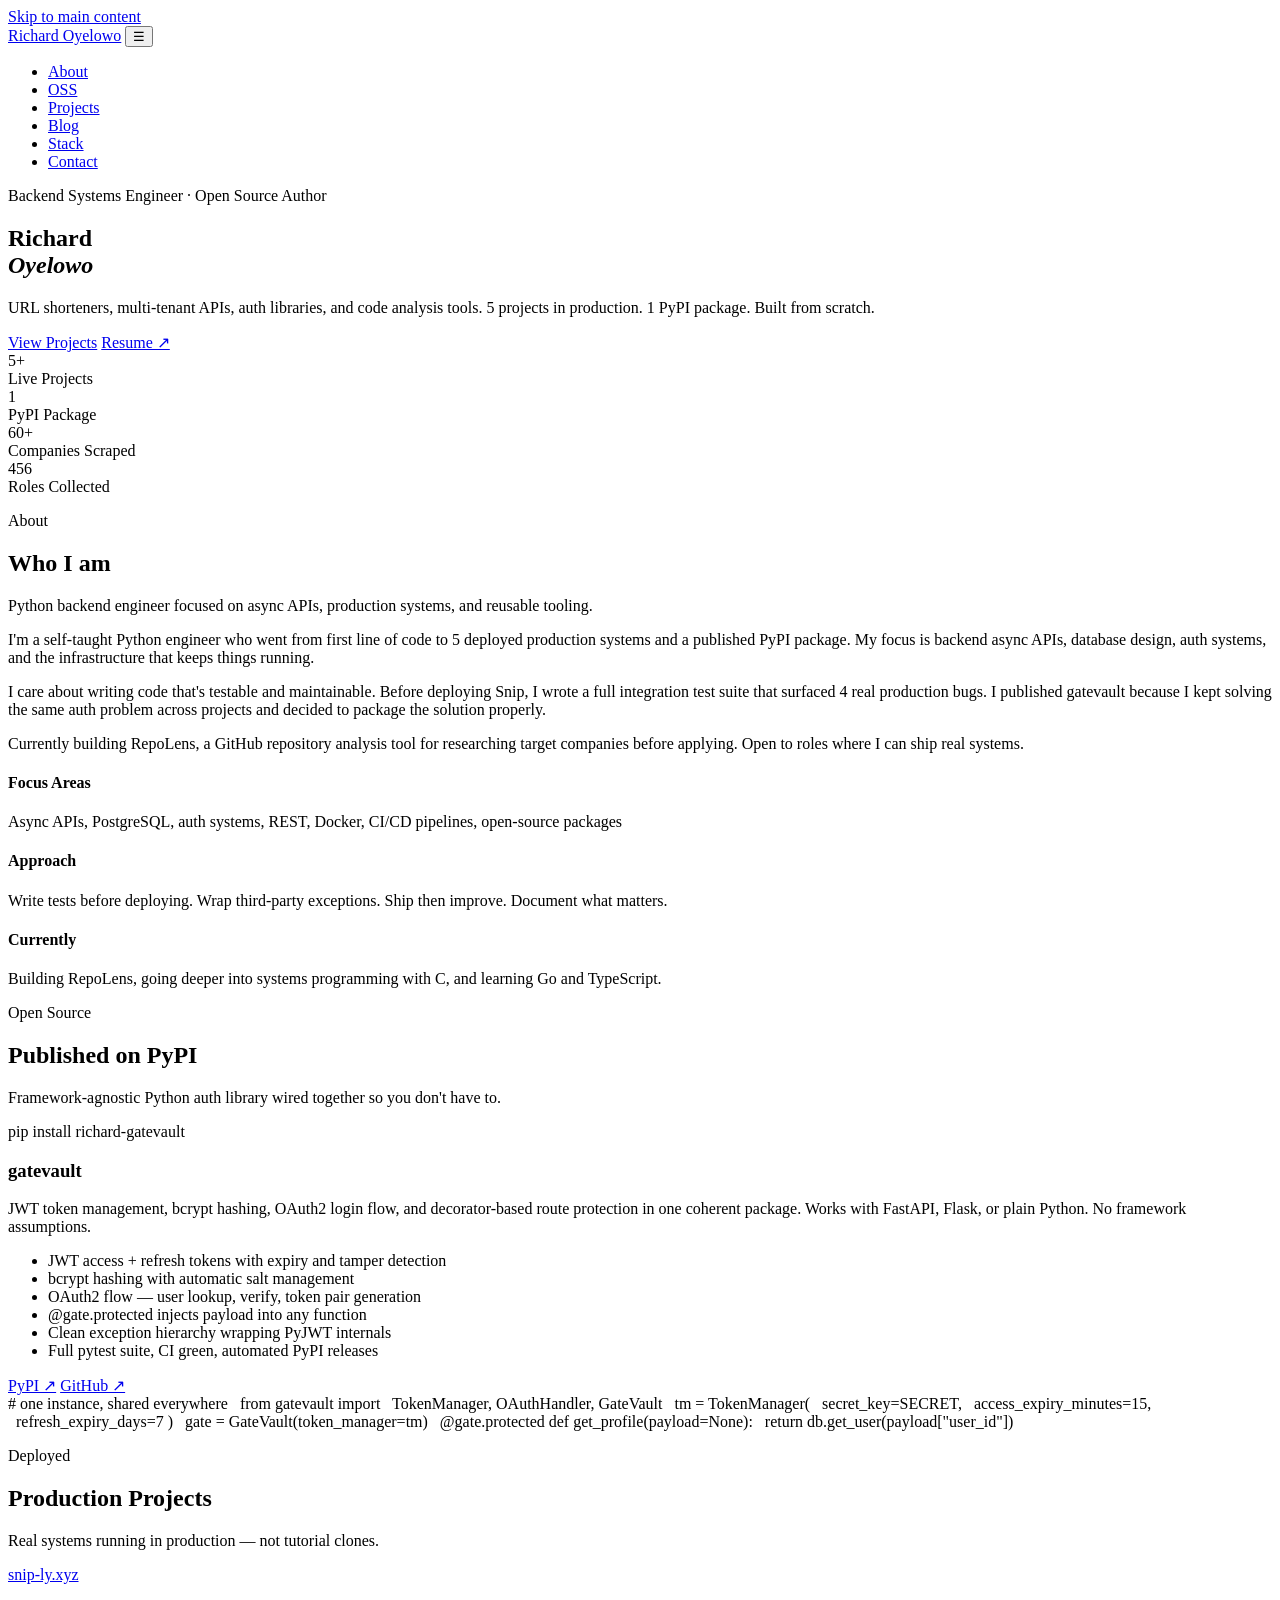
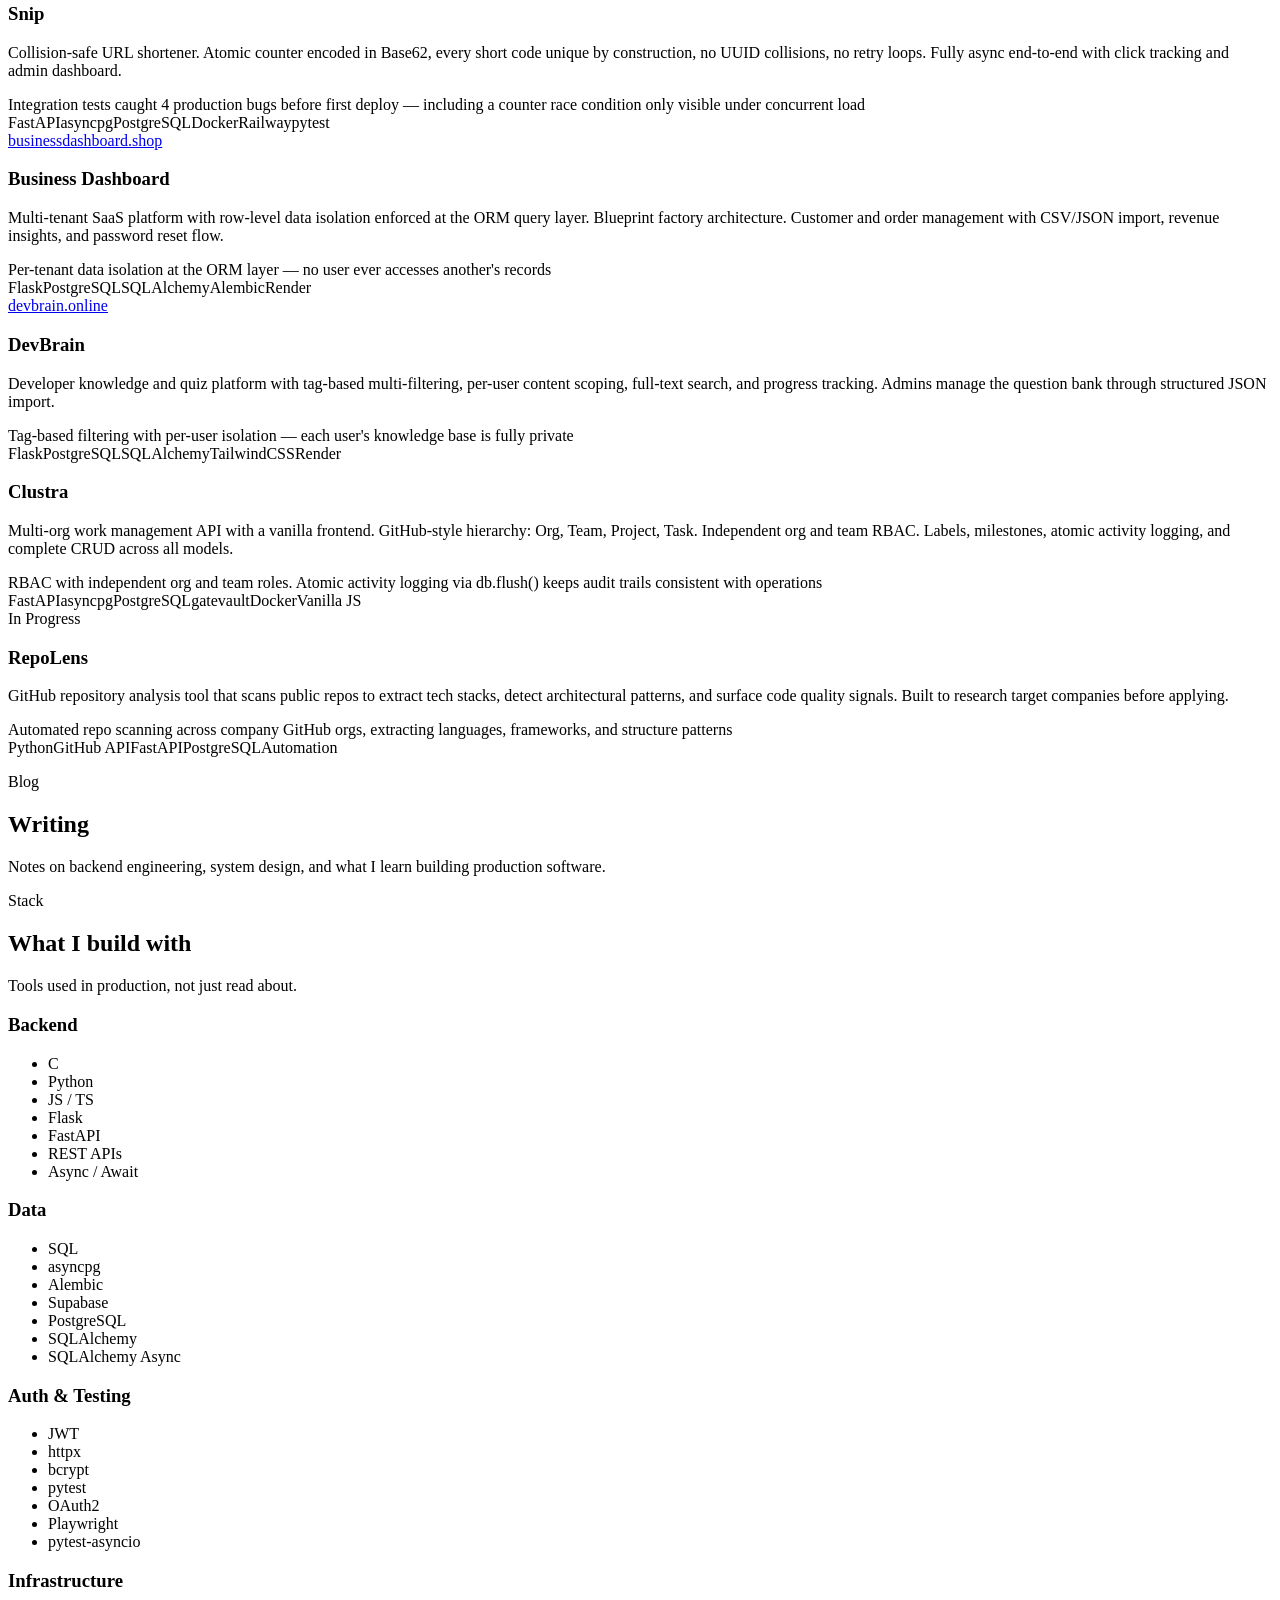
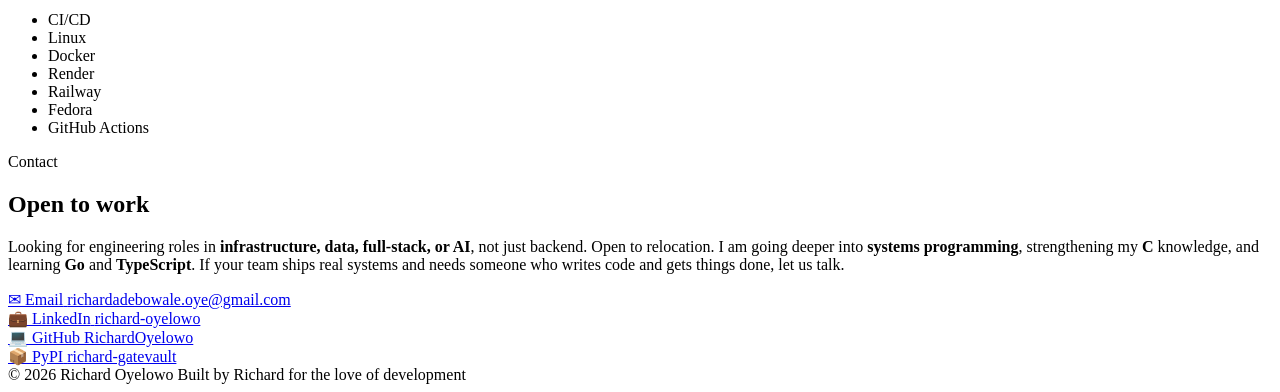
==== index.html @ ba4ad005 "updated hoempage with seperated css" ====
<!DOCTYPE html>
<html lang="en">
<head>
  <meta charset="UTF-8">
  <meta name="viewport" content="width=device-width, initial-scale=1.0">
  <meta name="description" content="Richard Oyelowo — Backend Systems Engineer. Production APIs, async systems, open-source packages.">
  <title>Richard Oyelowo &bull; Backend Systems Engineer</title>
  <link rel="icon" href="data:image/svg+xml,<svg xmlns='http://www.w3.org/2000/svg' viewBox='0 0 100 100'><text y='.9em' font-size='90'>&#x2699;</text></svg>">
  <link href="https://fonts.googleapis.com/css2?family=DM+Mono:wght@300;400;500&family=Fraunces:ital,opsz,wght@0,9..144,300;0,9..144,600;0,9..144,700;1,9..144,300&display=swap" rel="stylesheet">
  <link rel="stylesheet" href="css/base.css">
  <link rel="stylesheet" href="css/homepage.css">
</head>
<body>

<a href="#main" class="skip-link">Skip to main content</a>

<nav id="nav" role="navigation" aria-label="Primary navigation">
  <a href="#" class="nav-logo">Richard Oyelowo</a>
  <button class="nav-toggle" aria-label="Toggle menu" aria-expanded="false" aria-controls="nav-links">&#9776;</button>
  <ul class="nav-links" id="nav-links" role="menubar">
    <li role="none"><a href="#about" role="menuitem">About</a></li>
    <li role="none"><a href="#opensource" role="menuitem">OSS</a></li>
    <li role="none"><a href="#projects" role="menuitem">Projects</a></li>
    <li role="none"><a href="#blog" role="menuitem">Blog</a></li>
    <li role="none"><a href="#stack" role="menuitem">Stack</a></li>
    <li role="none"><a href="#contact" role="menuitem">Contact</a></li>
  </ul>
</nav>

<main id="main">

<!-- HERO -->
<section class="hero" aria-labelledby="hero-heading">
  <div class="container">
    <div>
      <p class="hero-eyebrow">Backend Systems Engineer &middot; Open Source Author</p>
      <h1 id="hero-heading" class="hero-name">Richard<br><em>Oyelowo</em></h1>
      <p class="hero-desc">URL shorteners, multi-tenant APIs, auth libraries, and code analysis tools. 5 projects in production. 1 PyPI package. Built from scratch.</p>
      <div class="hero-cta">
        <a href="#projects" class="btn-primary">View Projects</a>
        <a href="./Resume.pdf" target="_blank" class="btn-ghost">Resume &nearr;</a>
      </div>
    </div>
    <div class="hero-stats" role="list" aria-label="Key metrics">
      <div class="stat" role="listitem"><div class="stat-num">5<span>+</span></div><div class="stat-label">Live Projects</div></div>
      <div class="stat" role="listitem"><div class="stat-num"><span>1</span></div><div class="stat-label">PyPI Package</div></div>
      <div class="stat" role="listitem"><div class="stat-num">60<span>+</span></div><div class="stat-label">Companies Scraped</div></div>
      <div class="stat" role="listitem"><div class="stat-num">456</div><div class="stat-label">Roles Collected</div></div>
    </div>
  </div>
</section>

<!-- ABOUT -->
<section class="section section-alt" id="about" aria-labelledby="about-heading">
  <div class="container reveal">
    <p class="section-label">About</p>
    <h2 id="about-heading" class="section-title">Who I am</h2>
    <p class="section-sub">Python backend engineer focused on async APIs, production systems, and reusable tooling.</p>
  </div>
  <div class="container reveal">
    <div class="about-grid">
      <div class="about-text">
        <p>I'm a self-taught Python engineer who went from first line of code to 5 deployed production systems and a published PyPI package. My focus is backend async APIs, database design, auth systems, and the infrastructure that keeps things running.</p>
        <p>I care about writing code that's testable and maintainable. Before deploying Snip, I wrote a full integration test suite that surfaced 4 real production bugs. I published gatevault because I kept solving the same auth problem across projects and decided to package the solution properly.</p>
        <p>Currently building RepoLens, a GitHub repository analysis tool for researching target companies before applying. Open to roles where I can ship real systems.</p>
      </div>
      <div class="about-highlights" role="list">
        <div class="highlight-item" role="listitem"><h4>Focus Areas</h4><p>Async APIs, PostgreSQL, auth systems, REST, Docker, CI/CD pipelines, open-source packages</p></div>
        <div class="highlight-item" role="listitem"><h4>Approach</h4><p>Write tests before deploying. Wrap third-party exceptions. Ship then improve. Document what matters.</p></div>
        <div class="highlight-item" role="listitem"><h4>Currently</h4><p>Building RepoLens, going deeper into systems programming with C, and learning Go and TypeScript.</p></div>
      </div>
    </div>
  </div>
</section>

<!-- OPEN SOURCE -->
<section class="section" id="opensource" aria-labelledby="oss-heading">
  <div class="container reveal">
    <p class="section-label">Open Source</p>
    <h2 id="oss-heading" class="section-title section-accent">Published on PyPI</h2>
    <p class="section-sub">Framework-agnostic Python auth library wired together so you don't have to.</p>
  </div>
  <div class="container reveal">
    <div class="oss-card">
      <div class="oss-left">
        <div class="oss-pill" aria-hidden="true">pip install richard-gatevault</div>
        <h3 class="oss-name">gatevault</h3>
        <p class="oss-desc">JWT token management, bcrypt hashing, OAuth2 login flow, and decorator-based route protection in one coherent package. Works with FastAPI, Flask, or plain Python. No framework assumptions.</p>
        <ul class="oss-features" role="list">
          <li role="listitem">JWT access + refresh tokens with expiry and tamper detection</li>
          <li role="listitem">bcrypt hashing with automatic salt management</li>
          <li role="listitem">OAuth2 flow &mdash; user lookup, verify, token pair generation</li>
          <li role="listitem">@gate.protected injects payload into any function</li>
          <li role="listitem">Clean exception hierarchy wrapping PyJWT internals</li>
          <li role="listitem">Full pytest suite, CI green, automated PyPI releases</li>
        </ul>
        <div class="oss-btns">
          <a href="https://pypi.org/project/richard-gatevault" target="_blank" rel="noopener noreferrer" class="oss-btn solid">PyPI &nearr;</a>
          <a href="https://github.com/RichardOyelowo/gatevault" target="_blank" rel="noopener noreferrer" class="oss-btn outline">GitHub &nearr;</a>
        </div>
      </div>
      <div class="oss-right" role="img" aria-label="Example gatevault usage code">
        <span class="cl"><span class="cm"># one instance, shared everywhere</span></span>
        <span class="cl">&nbsp;</span>
        <span class="cl"><span class="kw">from</span> <span class="var">gatevault</span> <span class="kw">import</span></span>
        <span class="cl">&nbsp;&nbsp;<span class="cls">TokenManager</span><span class="dm">,</span> <span class="cls">OAuthHandler</span><span class="dm">,</span> <span class="cls">GateVault</span></span>
        <span class="cl">&nbsp;</span>
        <span class="cl"><span class="var">tm</span> <span class="dm">=</span> <span class="cls">TokenManager</span><span class="dm">(</span></span>
        <span class="cl">&nbsp;&nbsp;<span class="var">secret_key</span><span class="dm">=</span><span class="var">SECRET</span><span class="dm">,</span></span>
        <span class="cl">&nbsp;&nbsp;<span class="var">access_expiry_minutes</span><span class="dm">=</span><span class="fn">15</span><span class="dm">,</span></span>
        <span class="cl">&nbsp;&nbsp;<span class="var">refresh_expiry_days</span><span class="dm">=</span><span class="fn">7</span></span>
        <span class="cl"><span class="dm">)</span></span>
        <span class="cl">&nbsp;</span>
        <span class="cl"><span class="var">gate</span> <span class="dm">=</span> <span class="cls">GateVault</span><span class="dm">(</span><span class="var">token_manager</span><span class="dm">=</span><span class="var">tm</span><span class="dm">)</span></span>
        <span class="cl">&nbsp;</span>
        <span class="cl"><span class="dec">@gate.protected</span></span>
        <span class="cl"><span class="kw">def</span> <span class="fn">get_profile</span><span class="dm">(</span><span class="var">payload</span><span class="dm">=</span><span class="kw">None</span><span class="dm">):</span></span>
        <span class="cl">&nbsp;&nbsp;<span class="kw">return</span> <span class="var">db</span><span class="dm">.</span><span class="fn">get_user</span><span class="dm">(</span><span class="var">payload</span><span class="dm">[</span><span class="str">"user_id"</span><span class="dm">])</span></span>
      </div>
    </div>
  </div>
</section>

<!-- PROJECTS -->
<section class="section section-alt" id="projects" aria-labelledby="projects-heading">
  <div class="container reveal">
    <p class="section-label">Deployed</p>
    <h2 id="projects-heading" class="section-title section-accent">Production Projects</h2>
    <p class="section-sub">Real systems running in production &mdash; not tutorial clones.</p>
  </div>
  <div class="container reveal">
    <div class="projects-grid">

      <article class="project-card">
        <div class="project-live"><div class="live-dot" aria-hidden="true"></div><a href="https://snip-ly.xyz" target="_blank" rel="noopener noreferrer" class="live-url">snip-ly.xyz</a></div>
        <h3 class="project-name">Snip</h3>
        <p class="project-desc">Collision-safe URL shortener. Atomic counter encoded in Base62, every short code unique by construction, no UUID collisions, no retry loops. Fully async end-to-end with click tracking and admin dashboard.</p>
        <div class="project-callout">Integration tests caught 4 production bugs before first deploy &mdash; including a counter race condition only visible under concurrent load</div>
        <div class="project-tags">
          <span class="tag">FastAPI</span><span class="tag">asyncpg</span><span class="tag">PostgreSQL</span><span class="tag">Docker</span><span class="tag">Railway</span><span class="tag">pytest</span>
        </div>
      </article>

      <article class="project-card">
        <div class="project-live"><div class="live-dot" aria-hidden="true"></div><a href="https://businessdashboard.shop" target="_blank" rel="noopener noreferrer" class="live-url">businessdashboard.shop</a></div>
        <h3 class="project-name">Business Dashboard</h3>
        <p class="project-desc">Multi-tenant SaaS platform with row-level data isolation enforced at the ORM query layer. Blueprint factory architecture. Customer and order management with CSV/JSON import, revenue insights, and password reset flow.</p>
        <div class="project-callout">Per-tenant data isolation at the ORM layer &mdash; no user ever accesses another's records</div>
        <div class="project-tags">
          <span class="tag">Flask</span><span class="tag">PostgreSQL</span><span class="tag">SQLAlchemy</span><span class="tag">Alembic</span><span class="tag">Render</span>
        </div>
      </article>

      <article class="project-card">
        <div class="project-live"><div class="live-dot" aria-hidden="true"></div><a href="https://devbrain.online" target="_blank" rel="noopener noreferrer" class="live-url">devbrain.online</a></div>
        <h3 class="project-name">DevBrain</h3>
        <p class="project-desc">Developer knowledge and quiz platform with tag-based multi-filtering, per-user content scoping, full-text search, and progress tracking. Admins manage the question bank through structured JSON import.</p>
        <div class="project-callout">Tag-based filtering with per-user isolation &mdash; each user's knowledge base is fully private</div>
        <div class="project-tags">
          <span class="tag">Flask</span><span class="tag">PostgreSQL</span><span class="tag">SQLAlchemy</span><span class="tag">TailwindCSS</span><span class="tag">Render</span>
        </div>
      </article>

      <article class="project-card">
        <h3 class="project-name">Clustra</h3>
        <p class="project-desc">Multi-org work management API with a vanilla frontend. GitHub-style hierarchy: Org, Team, Project, Task. Independent org and team RBAC. Labels, milestones, atomic activity logging, and complete CRUD across all models.</p>
        <div class="project-callout">RBAC with independent org and team roles. Atomic activity logging via db.flush() keeps audit trails consistent with operations</div>
        <div class="project-tags">
          <span class="tag">FastAPI</span><span class="tag">asyncpg</span><span class="tag">PostgreSQL</span><span class="tag">gatevault</span><span class="tag">Docker</span><span class="tag">Vanilla JS</span>
        </div>
      </article>

      <article class="project-card wip">
        <div class="wip-badge">In Progress</div>
        <h3 class="project-name">RepoLens</h3>
        <p class="project-desc">GitHub repository analysis tool that scans public repos to extract tech stacks, detect architectural patterns, and surface code quality signals. Built to research target companies before applying.</p>
        <div class="project-callout">Automated repo scanning across company GitHub orgs, extracting languages, frameworks, and structure patterns</div>
        <div class="project-tags">
          <span class="tag">Python</span><span class="tag">GitHub API</span><span class="tag">FastAPI</span><span class="tag">PostgreSQL</span><span class="tag">Automation</span>
        </div>
      </article>

    </div>
  </div>
</section>

<!-- BLOG -->
<section class="section" id="blog" aria-labelledby="blog-heading">
  <div class="container reveal">
    <p class="section-label">Blog</p>
    <h2 id="blog-heading" class="section-title section-accent">Writing</h2>
    <p class="section-sub">Notes on backend engineering, system design, and what I learn building production software.</p>
  </div>
  <div class="container reveal">
    <div class="blog-grid" id="blog-grid">
      <noscript>
        <p style="padding:24px;color:var(--text-dim);font-size:0.8rem;grid-column:1/-1;">
          Blog posts loaded via JavaScript. Please enable JS or visit <a href="./blog/" style="color:var(--amber)">the blog page</a> directly.
        </p>
      </noscript>
    </div>
    <div class="blog-view-all" id="blog-view-all" style="display:none;">
      <a href="./blog/">View All Posts &rarr;</a>
    </div>
  </div>
</section>

<!-- STACK -->
<section class="section section-alt" id="stack" aria-labelledby="stack-heading">
  <div class="container reveal">
    <p class="section-label">Stack</p>
    <h2 id="stack-heading" class="section-title">What I build with</h2>
    <p class="section-sub">Tools used in production, not just read about.</p>
  </div>
  <div class="container reveal">
    <div class="stack-grid">
      <div class="stack-group">
        <h3 class="stack-group-title">Backend</h3>
        <ul class="stack-items" role="list">
          <li class="stack-item" role="listitem">C</li>
          <li class="stack-item" role="listitem">Python</li>
          <li class="stack-item" role="listitem">JS / TS</li>
          <li class="stack-item" role="listitem">Flask</li>
          <li class="stack-item" role="listitem">FastAPI</li>
          <li class="stack-item" role="listitem">REST APIs</li>
          <li class="stack-item" role="listitem">Async / Await</li>
        </ul>
      </div>
      <div class="stack-group">
        <h3 class="stack-group-title">Data</h3>
        <ul class="stack-items" role="list">
          <li class="stack-item" role="listitem">SQL</li>
          <li class="stack-item" role="listitem">asyncpg</li>
          <li class="stack-item" role="listitem">Alembic</li>
          <li class="stack-item" role="listitem">Supabase</li>
          <li class="stack-item" role="listitem">PostgreSQL</li>
          <li class="stack-item" role="listitem">SQLAlchemy</li>
          <li class="stack-item" role="listitem">SQLAlchemy Async</li>
        </ul>
      </div>
      <div class="stack-group">
        <h3 class="stack-group-title">Auth &amp; Testing</h3>
        <ul class="stack-items" role="list">
          <li class="stack-item" role="listitem">JWT</li>
          <li class="stack-item" role="listitem">httpx</li>
          <li class="stack-item" role="listitem">bcrypt</li>
          <li class="stack-item" role="listitem">pytest</li>
          <li class="stack-item" role="listitem">OAuth2</li>
          <li class="stack-item" role="listitem">Playwright</li>
          <li class="stack-item" role="listitem">pytest-asyncio</li>
        </ul>
      </div>
      <div class="stack-group">
        <h3 class="stack-group-title">Infrastructure</h3>
        <ul class="stack-items" role="list">
          <li class="stack-item" role="listitem">CI/CD</li>
          <li class="stack-item" role="listitem">Linux</li>
          <li class="stack-item" role="listitem">Docker</li>
          <li class="stack-item" role="listitem">Render</li>
          <li class="stack-item" role="listitem">Railway</li>
          <li class="stack-item" role="listitem">Fedora</li>
          <li class="stack-item" role="listitem">GitHub Actions</li>
        </ul>
      </div>
    </div>
  </div>
</section>

<!-- CONTACT -->
<section class="section" id="contact" aria-labelledby="contact-heading">
  <div class="container reveal">
    <p class="section-label">Contact</p>
    <h2 id="contact-heading" class="section-title">Open to work</h2>
    <p class="contact-intro">
      Looking for engineering roles in <strong>infrastructure, data, full-stack, or AI</strong>, not just backend. Open to relocation. I am going deeper into <strong>systems programming</strong>, strengthening my <strong>C</strong> knowledge, and learning <strong>Go</strong> and <strong>TypeScript</strong>. If your team ships real systems and needs someone who writes code and gets things done, let us talk.
    </p>
  </div>
  <div class="container reveal">
    <div class="contact-grid">
      <div class="contact-item">
        <a href="mailto:richardadebowale.oye@gmail.com">
          <span class="contact-icon" aria-hidden="true">&#9993;</span>
          <span class="contact-label">Email</span>
          <span class="contact-value">richardadebowale.oye@gmail.com</span>
        </a>
      </div>
      <div class="contact-item">
        <a href="https://linkedin.com/in/richard-oyelowo" target="_blank" rel="noopener noreferrer">
          <span class="contact-icon" aria-hidden="true">&#128188;</span>
          <span class="contact-label">LinkedIn</span>
          <span class="contact-value">richard-oyelowo</span>
        </a>
      </div>
      <div class="contact-item">
        <a href="https://github.com/RichardOyelowo" target="_blank" rel="noopener noreferrer">
          <span class="contact-icon" aria-hidden="true">&#128187;</span>
          <span class="contact-label">GitHub</span>
          <span class="contact-value">RichardOyelowo</span>
        </a>
      </div>
      <div class="contact-item">
        <a href="https://pypi.org/project/richard-gatevault" target="_blank" rel="noopener noreferrer">
          <span class="contact-icon" aria-hidden="true">&#128230;</span>
          <span class="contact-label">PyPI</span>
          <span class="contact-value">richard-gatevault</span>
        </a>
      </div>
    </div>
  </div>
</section>

</main>

<footer role="contentinfo">
  <div class="footer-inner">
    <span class="footer-text">&copy; 2026 Richard Oyelowo</span>
    <span class="footer-text">Built by Richard for the love of development</span>
  </div>
</footer>

<script>
/* Nav scroll effect */
const nav = document.getElementById('nav');
window.addEventListener('scroll', () => {
  nav.classList.toggle('scrolled', window.scrollY > 50);
}, { passive: true });

/* Mobile nav toggle */
const navToggle = document.querySelector('.nav-toggle');
const navLinks = document.getElementById('nav-links');
if (navToggle) {
  navToggle.addEventListener('click', () => {
    const isOpen = navLinks.classList.toggle('open');
    navToggle.setAttribute('aria-expanded', isOpen);
  });
  navLinks.querySelectorAll('a').forEach(link => {
    link.addEventListener('click', () => {
      navLinks.classList.remove('open');
      navToggle.setAttribute('aria-expanded', 'false');
    });
  });
}

/* Scroll reveal */
const prefersReducedMotion = window.matchMedia('(prefers-reduced-motion: reduce)').matches;
if (!prefersReducedMotion) {
  const reveals = document.querySelectorAll('.reveal');
  const io = new IntersectionObserver((entries) => {
    entries.forEach((e, i) => {
      if (e.isIntersecting) {
        setTimeout(() => e.target.classList.add('visible'), i * 80);
        io.unobserve(e.target);
      }
    });
  }, { threshold: 0.08 });
  reveals.forEach(el => io.observe(el));
} else {
  document.querySelectorAll('.reveal').forEach(el => el.classList.add('visible'));
}

/* Load blog posts from posts.json */
(function loadBlogPosts() {
  var grid = document.getElementById('blog-grid');
  var viewAll = document.getElementById('blog-view-all');
  if (!grid) return;

  fetch('./blog/posts.json')
    .then(function(r) { return r.json(); })
    .then(function(posts) {
      if (!posts || !posts.length) return;
      var count = Math.min(posts.length, 4);
      for (var i = 0; i < count; i++) {
        var p = posts[i];
        var card = document.createElement('a');
        card.href = './blog/' + p.slug + '.html';
        card.className = 'blog-card';
        card.setAttribute('aria-label', 'Read: ' + p.title);
        card.innerHTML =
          '<span class="blog-card-date">' + p.date + '</span>' +
          '<h3 class="blog-card-title">' + p.title + '</h3>' +
          '<p class="blog-card-excerpt">' + p.summary + '</p>' +
          '<span class="blog-card-read">Read &rarr;</span>';
        grid.appendChild(card);
      }
      if (posts.length > 4 && viewAll) {
        viewAll.style.display = 'block';
      }
    })
    .catch(function() { });
})();
</script>

</body>
</html>
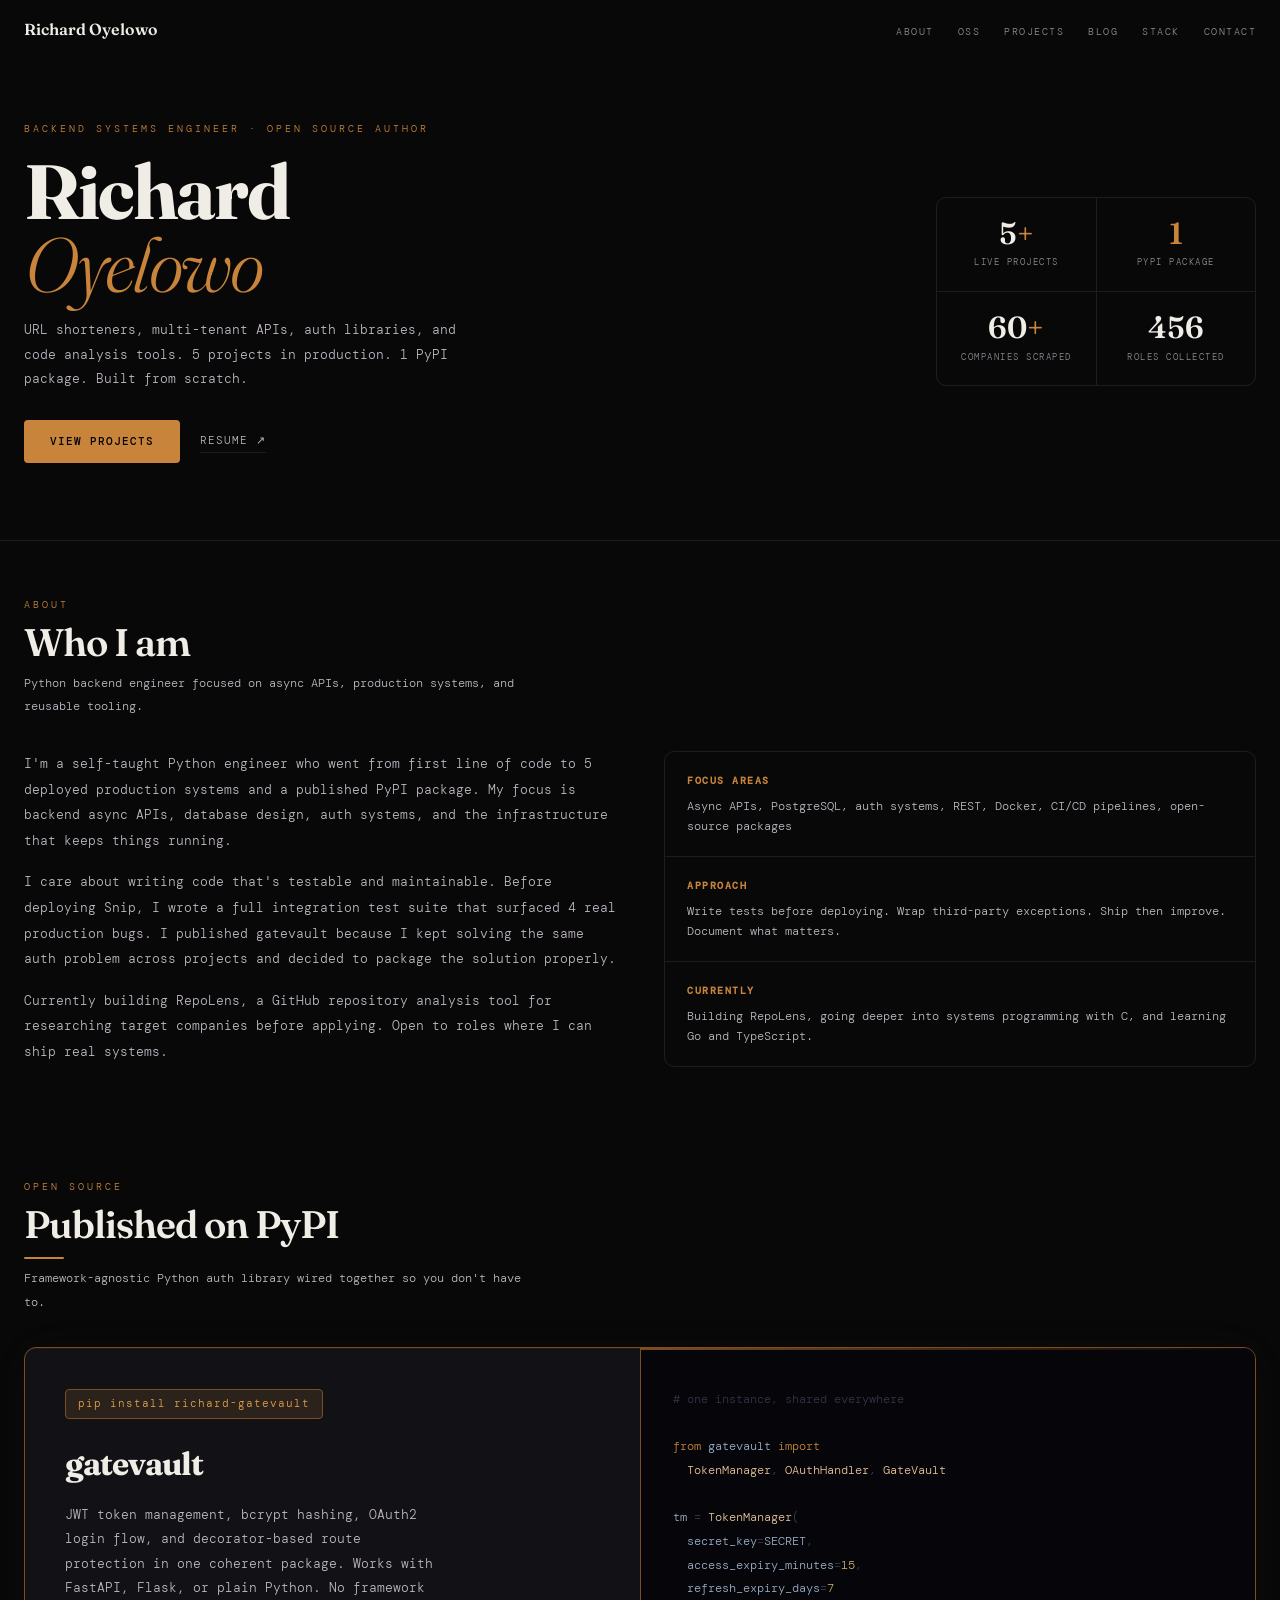
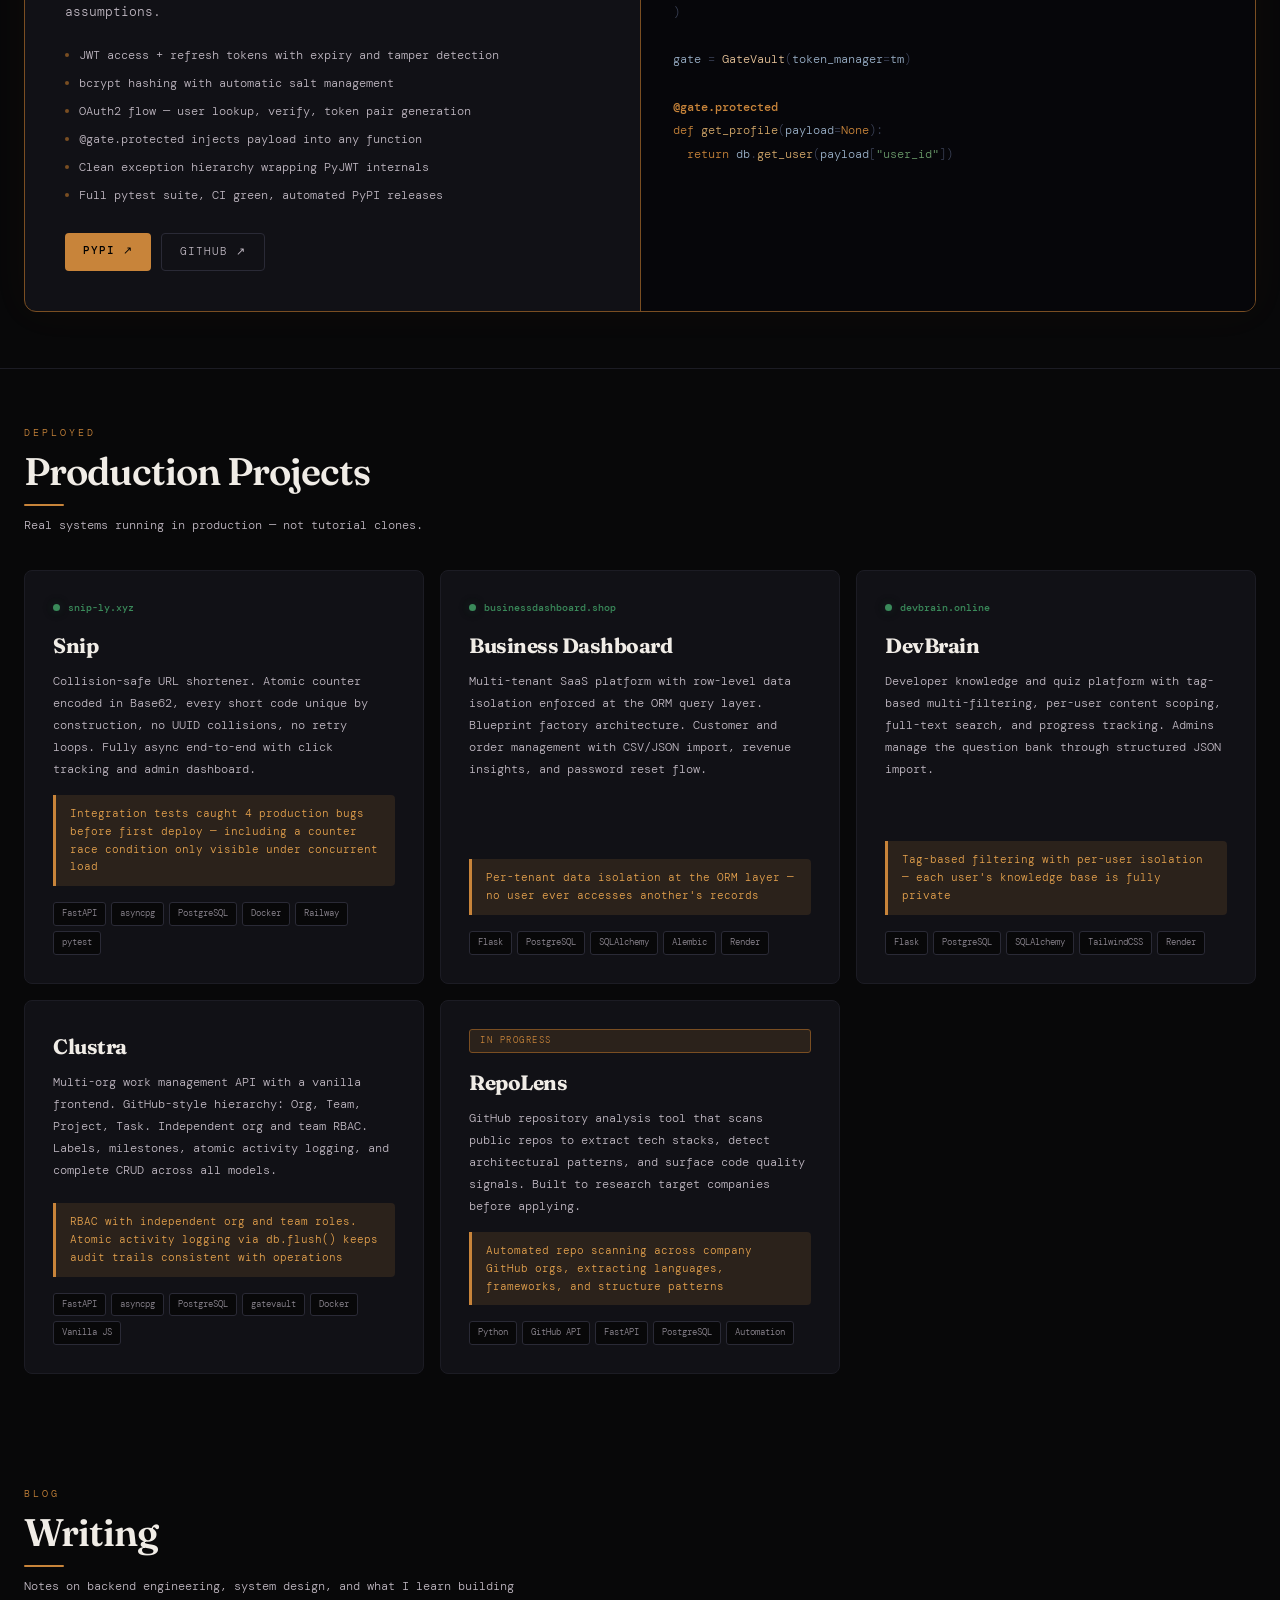
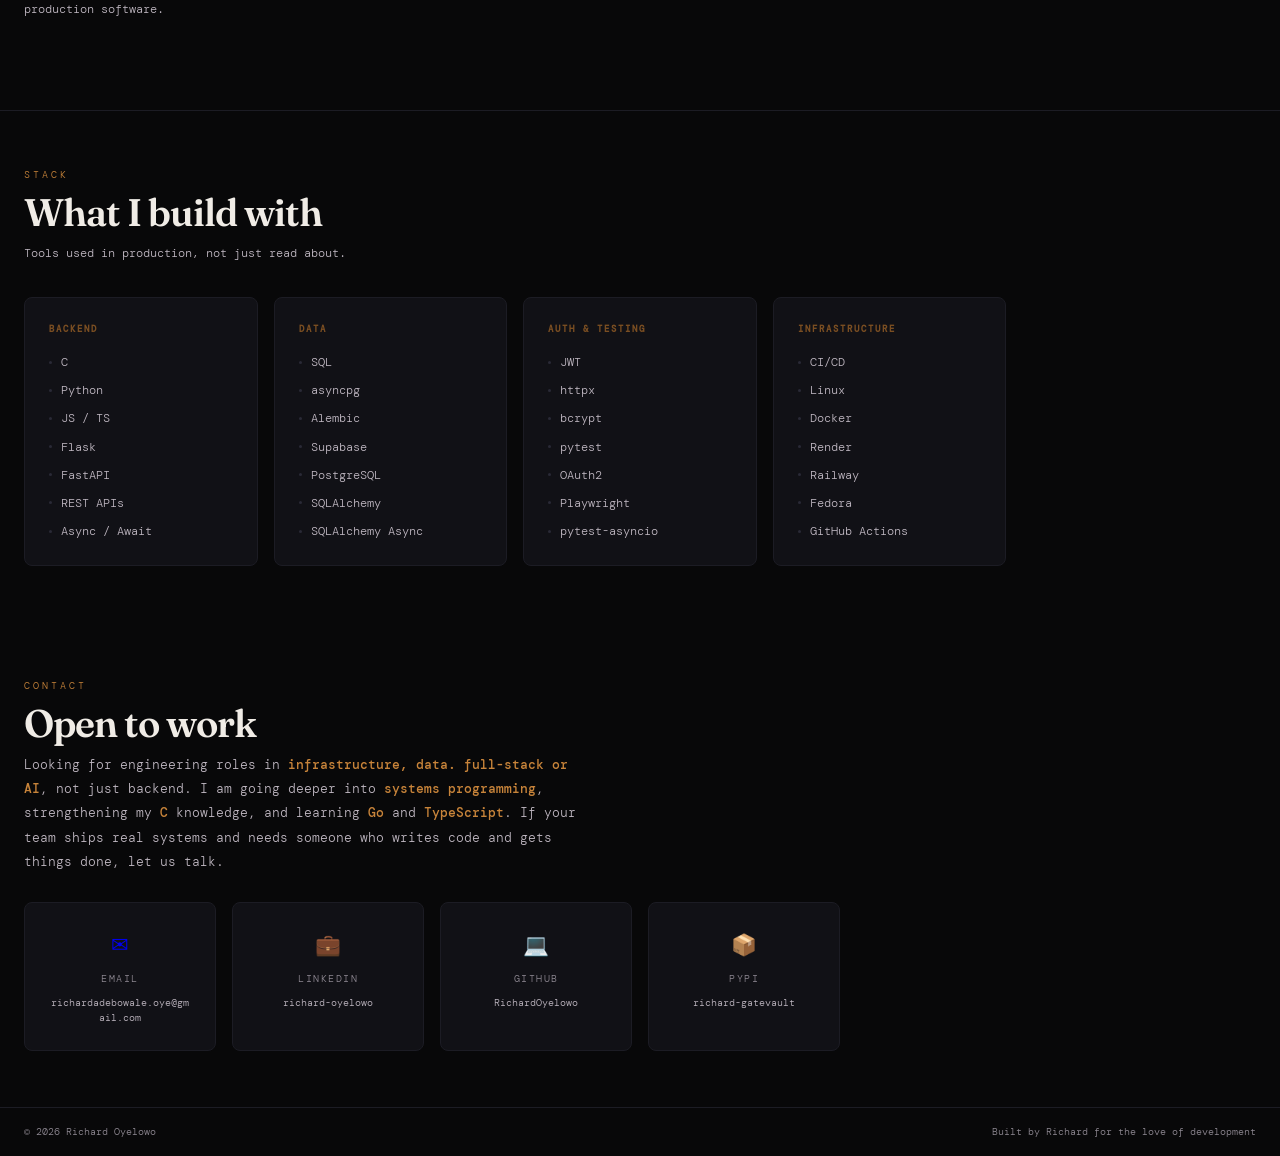
==== commit 36626fe6: "updatd infos" ====
--- a/index.html
+++ b/index.html
@@ -272,7 +272,7 @@
     <p class="section-label">Contact</p>
     <h2 id="contact-heading" class="section-title">Open to work</h2>
     <p class="contact-intro">
-      Looking for engineering roles in <strong>infrastructure, data, full-stack, or AI</strong>, not just backend. Open to relocation. I am going deeper into <strong>systems programming</strong>, strengthening my <strong>C</strong> knowledge, and learning <strong>Go</strong> and <strong>TypeScript</strong>. If your team ships real systems and needs someone who writes code and gets things done, let us talk.
+      Looking for engineering roles in <strong>infrastructure, data. full-stack or AI</strong>, not just backend. I am going deeper into <strong>systems programming</strong>, strengthening my <strong>C</strong> knowledge, and learning <strong>Go</strong> and <strong>TypeScript</strong>. If your team ships real systems and needs someone who writes code and gets things done, let us talk.
     </p>
   </div>
   <div class="container reveal">
--- a/css/base.css
+++ b/css/base.css
@@ -0,0 +1,124 @@
+/* ============================================================
+   BASE — shared design tokens, reset, nav, footer, animations
+   Used by ALL pages: homepage, blog listing, blog posts
+   ============================================================ */
+
+:root {
+  --bg: #080809;
+  --bg2: #0d0d10;
+  --bg3: #111116;
+  --bg4: #151519;
+  --border: #1c1c24;
+  --border-hi: #2a2a36;
+  --amber: #c8843a;
+  --amber-bright: #e8a44e;
+  --amber-dim: #7a4e22;
+  --amber-glow: rgba(200,132,58,0.07);
+  --amber-glow-strong: rgba(200,132,58,0.14);
+  --amber-glow-subtle: rgba(200,132,58,0.04);
+  --text: #eae5e0;
+  --text-dim: #908a94;
+  --text-mid: #c0b8c2;
+  --green: #3a8a5a;
+  --green-glow: rgba(58,138,90,0.15);
+  --white: #f0ece6;
+  --focus-ring: 0 0 0 2px var(--bg), 0 0 0 4px var(--amber);
+  --max-w: 1280px;
+  --page-pad: 24px;
+}
+
+/* RESET */
+*, *::before, *::after { margin: 0; padding: 0; box-sizing: border-box; }
+html { scroll-behavior: smooth; min-height: 100%; }
+body {
+  background: var(--bg); color: var(--text);
+  font-family: 'DM Mono', monospace; font-weight: 300; line-height: 1.7; overflow-x: hidden;
+  display: flex; flex-direction: column; min-height: 100vh;
+}
+main { flex: 1; }
+img, video, svg { max-width: 100%; display: block; }
+
+a:focus-visible, button:focus-visible {
+  outline: none; box-shadow: var(--focus-ring); border-radius: 3px;
+}
+
+/* SKIP LINK */
+.skip-link {
+  position: absolute; top: -100%; left: 16px;
+  padding: 10px 18px; background: var(--amber); color: #000;
+  font-family: 'DM Mono', monospace; font-size: 0.75rem; font-weight: 500;
+  text-decoration: none; border-radius: 0 0 4px 4px; z-index: 200; transition: top 0.15s;
+}
+.skip-link:focus { top: 0; }
+
+/* CONTAINER */
+.container {
+  max-width: var(--max-w);
+  margin: 0 auto;
+  padding: 0 var(--page-pad);
+  width: 100%;
+}
+
+/* NAV */
+nav {
+  position: fixed; top: 0; left: 0; right: 0; z-index: 100;
+  padding: 16px var(--page-pad); display: flex; align-items: center;
+  justify-content: space-between; transition: all 0.3s;
+}
+nav.scrolled {
+  background: rgba(8,8,9,0.96); border-bottom: 1px solid var(--border);
+  backdrop-filter: blur(12px);
+}
+.nav-logo {
+  font-family: 'Fraunces', serif; font-size: 1rem; font-weight: 600;
+  color: var(--white); text-decoration: none;
+}
+
+/* SUB-PAGE NAV (blog listing + posts) */
+nav.sub-nav {
+  background: rgba(8,8,9,0.96); border-bottom: 1px solid var(--border);
+  backdrop-filter: blur(12px);
+}
+.nav-back {
+  font-size: 0.65rem; letter-spacing: 1.5px; text-transform: uppercase;
+  color: var(--amber); text-decoration: none;
+  border-bottom: 1px solid var(--amber-dim); padding-bottom: 2px; transition: color 0.2s;
+}
+.nav-back:hover { color: var(--amber-bright); }
+
+/* FOOTER */
+footer {
+  padding: 16px 0; border-top: 1px solid var(--border); margin-top: auto;
+}
+.footer-inner {
+  max-width: var(--max-w); margin: 0 auto; padding: 0 var(--page-pad);
+  display: flex; justify-content: space-between; align-items: center;
+}
+.footer-text { font-size: 0.6rem; color: var(--text-dim); }
+
+/* ANIMATIONS */
+@keyframes fadeUp { from { opacity: 0; transform: translateY(18px); } to { opacity: 1; transform: translateY(0); } }
+@keyframes fadeIn { from { opacity: 0; } to { opacity: 1; } }
+@keyframes pulse { 0%, 100% { opacity: 1; } 50% { opacity: 0.3; } }
+.reveal { opacity: 0; transform: translateY(20px); transition: opacity 0.55s ease, transform 0.55s ease; }
+.reveal.visible { opacity: 1; transform: translateY(0); }
+
+/* REDUCED MOTION */
+@media (prefers-reduced-motion: reduce) {
+  *, *::before, *::after {
+    animation-duration: 0.01ms !important; animation-iteration-count: 1 !important;
+    transition-duration: 0.01ms !important; scroll-behavior: auto !important;
+  }
+  .reveal { opacity: 1; transform: none; }
+}
+
+/* RESPONSIVE BASE */
+@media (max-width: 1024px) {
+  :root { --page-pad: 20px; }
+}
+@media (max-width: 600px) {
+  :root { --page-pad: 16px; }
+  .footer-inner {
+    flex-direction: column; gap: 6px; text-align: center;
+  }
+}
--- a/css/homepage.css
+++ b/css/homepage.css
@@ -0,0 +1,354 @@
+/* ============================================================
+   HOMEPAGE — index.html specific styles
+   ============================================================ */
+
+/* NAV LINKS (homepage only) */
+.nav-links { display: flex; gap: 24px; list-style: none; }
+.nav-links a {
+  font-size: 0.65rem; letter-spacing: 1.5px; text-transform: uppercase;
+  color: var(--text-dim); text-decoration: none; transition: color 0.2s; padding: 4px 0;
+}
+.nav-links a:hover { color: var(--amber); }
+.nav-toggle {
+  display: none; background: none; border: 1px solid var(--border);
+  border-radius: 4px; padding: 6px 10px; cursor: pointer;
+  color: var(--text); font-size: 1.1rem; line-height: 1;
+}
+
+/* ============================================================
+   HERO
+   ============================================================ */
+.hero {
+  min-height: 60vh; padding: 120px 0 60px; position: relative; z-index: 1;
+}
+.hero .container {
+  display: grid; grid-template-columns: 1fr auto;
+  align-items: center; gap: 48px;
+}
+.hero-eyebrow {
+  font-size: 0.65rem; letter-spacing: 3px; text-transform: uppercase;
+  color: var(--amber); margin-bottom: 18px;
+  opacity: 0; animation: fadeUp 0.5s ease forwards 0.2s;
+}
+.hero-name {
+  font-family: 'Fraunces', serif; font-size: clamp(3rem, 6vw, 5.5rem);
+  font-weight: 700; line-height: 0.95; color: var(--white);
+  letter-spacing: -2px; margin-bottom: 16px;
+  opacity: 0; animation: fadeUp 0.6s ease forwards 0.3s;
+}
+.hero-name em { font-style: italic; font-weight: 300; color: var(--amber); }
+.hero-desc {
+  font-size: 0.82rem; color: var(--text-mid); max-width: 460px;
+  line-height: 1.9; margin-bottom: 28px;
+  opacity: 0; animation: fadeUp 0.6s ease forwards 0.45s;
+}
+.hero-cta {
+  display: flex; align-items: center; gap: 20px;
+  opacity: 0; animation: fadeUp 0.6s ease forwards 0.6s;
+}
+.btn-primary {
+  display: inline-block; padding: 12px 26px; background: var(--amber); color: #000;
+  font-family: 'DM Mono', monospace; font-size: 0.7rem; font-weight: 500;
+  letter-spacing: 1px; text-transform: uppercase; text-decoration: none;
+  border-radius: 4px; transition: all 0.2s;
+}
+.btn-primary:hover { background: #e09a50; transform: translateY(-1px); }
+.btn-ghost {
+  font-size: 0.7rem; letter-spacing: 1px; text-transform: uppercase;
+  color: var(--text-mid); text-decoration: none;
+  border-bottom: 1px solid var(--border); padding-bottom: 2px; transition: all 0.2s;
+}
+.btn-ghost:hover { color: var(--text); border-color: var(--text-mid); }
+
+.hero-stats {
+  display: grid; grid-template-columns: 1fr 1fr; gap: 1px;
+  background: var(--border); border: 1px solid var(--border);
+  border-radius: 10px; overflow: hidden;
+  opacity: 0; animation: fadeIn 0.8s ease forwards 0.7s;
+}
+.stat { background: var(--bg); padding: 20px 24px; text-align: center; }
+.stat-num {
+  font-family: 'Fraunces', serif; font-size: 1.9rem; font-weight: 600;
+  color: var(--white); line-height: 1;
+}
+.stat-num span { color: var(--amber); }
+.stat-label {
+  font-size: 0.58rem; letter-spacing: 1.5px; text-transform: uppercase;
+  color: var(--text-dim); margin-top: 7px;
+}
+
+/* ============================================================
+   SECTIONS — minimal padding, no alt bg
+   ============================================================ */
+.section { padding: 56px 0; position: relative; z-index: 1; }
+.section-alt { border-top: 1px solid var(--border); }
+.section-label {
+  font-size: 0.6rem; letter-spacing: 3px; text-transform: uppercase;
+  color: var(--amber); margin-bottom: 8px;
+}
+.section-title {
+  font-family: 'Fraunces', serif; font-size: clamp(1.6rem, 3vw, 2.4rem);
+  font-weight: 600; color: var(--white); letter-spacing: -1px;
+  line-height: 1.1; margin-bottom: 8px;
+}
+.section-sub {
+  font-size: 0.78rem; color: var(--text-mid); max-width: 520px;
+  line-height: 1.9; margin-bottom: 32px;
+}
+.section-accent::after {
+  content: ''; display: block; width: 40px; height: 2px;
+  background: var(--amber); margin-top: 12px; border-radius: 1px;
+}
+
+/* ============================================================
+   ABOUT
+   ============================================================ */
+.about-grid {
+  display: grid; grid-template-columns: 1fr 1fr; gap: 48px; align-items: start;
+}
+.about-text p { font-size: 0.8rem; color: var(--text-mid); line-height: 2; margin-bottom: 16px; }
+.about-text p:last-child { margin-bottom: 0; }
+.about-highlights {
+  display: flex; flex-direction: column; gap: 1px;
+  background: var(--border); border: 1px solid var(--border);
+  border-radius: 10px; overflow: hidden;
+}
+.highlight-item { background: var(--bg); padding: 20px 22px; }
+.highlight-item h4 {
+  font-size: 0.65rem; letter-spacing: 1.5px; text-transform: uppercase;
+  color: var(--amber); margin-bottom: 6px;
+}
+.highlight-item p { font-size: 0.74rem; color: var(--text-mid); line-height: 1.7; }
+
+/* ============================================================
+   OPEN SOURCE
+   ============================================================ */
+.oss-card {
+  display: grid; grid-template-columns: 1fr 1fr;
+  background: var(--bg3); border: 1px solid var(--amber-dim);
+  border-radius: 12px; overflow: hidden;
+  box-shadow: 0 0 40px var(--amber-glow-subtle), inset 0 1px 0 rgba(200,132,58,0.08);
+}
+.oss-left { padding: 40px; }
+.oss-pill {
+  display: inline-flex; align-items: center; gap: 8px;
+  background: var(--amber-glow-strong); border: 1px solid var(--amber-dim);
+  border-radius: 4px; padding: 5px 12px; font-size: 0.66rem;
+  color: var(--amber-bright); letter-spacing: 1px; margin-bottom: 18px;
+}
+.oss-name {
+  font-family: 'Fraunces', serif; font-size: 2rem; font-weight: 700;
+  color: var(--white); letter-spacing: -1px; margin-bottom: 12px;
+}
+.oss-desc {
+  font-size: 0.8rem; color: var(--text-mid); line-height: 1.9;
+  margin-bottom: 20px; max-width: 380px;
+}
+.oss-features { list-style: none; margin-bottom: 28px; display: flex; flex-direction: column; gap: 8px; }
+.oss-features li {
+  font-size: 0.74rem; color: var(--text-mid); display: flex;
+  align-items: center; gap: 10px;
+}
+.oss-features li::before {
+  content: ''; width: 4px; height: 4px; border-radius: 50%;
+  background: var(--amber-dim); flex-shrink: 0;
+}
+.oss-btns { display: flex; gap: 10px; }
+.oss-btn {
+  font-size: 0.66rem; letter-spacing: 1px; text-transform: uppercase;
+  text-decoration: none; padding: 9px 18px; border-radius: 4px; transition: all 0.2s;
+}
+.oss-btn.solid { background: var(--amber); color: #000; font-weight: 500; }
+.oss-btn.solid:hover { background: #e09a50; }
+.oss-btn.outline { border: 1px solid var(--border-hi); color: var(--text-mid); }
+.oss-btn.outline:hover { border-color: var(--amber-dim); color: var(--amber); }
+
+.oss-right {
+  background: #06060a; border-left: 1px solid var(--amber-dim);
+  padding: 40px 32px; font-family: 'DM Mono', monospace;
+  font-size: 0.74rem; line-height: 2; overflow-x: auto; position: relative;
+}
+.oss-right::before {
+  content: ''; position: absolute; top: 0; left: 0;
+  width: 100%; height: 2px; background: linear-gradient(90deg, var(--amber-dim), transparent);
+}
+.cl { display: block; }
+.kw { color: #c8843a; } .fn { color: #d4a86a; } .cls { color: #e8c49a; }
+.str { color: #6a9a6a; } .cm { color: #333345; } .var { color: #9ab0c8; }
+.dec { color: #c8843a; font-weight: 500; } .dm { color: #3a4055; }
+
+/* ============================================================
+   PROJECTS — clean card grid, no container border
+   ============================================================ */
+.projects-grid {
+  display: grid;
+  grid-template-columns: repeat(auto-fill, minmax(min(100%, 360px), 1fr));
+  gap: 16px;
+}
+.project-card {
+  background: var(--bg3); border: 1px solid var(--border);
+  border-radius: 8px; padding: 28px; display: flex;
+  flex-direction: column; transition: border-color 0.25s;
+}
+.project-card:hover { border-color: var(--amber-dim); }
+.project-live { display: flex; align-items: center; gap: 8px; margin-bottom: 12px; }
+.live-dot {
+  width: 7px; height: 7px; border-radius: 50%; background: var(--green);
+  box-shadow: 0 0 8px var(--green-glow), 0 0 16px var(--green-glow);
+  animation: pulse 2s infinite;
+}
+.live-url {
+  font-size: 0.63rem; color: var(--green); text-decoration: none; font-weight: 500;
+}
+.live-url:hover { color: #5ab87a; }
+.project-name {
+  font-family: 'Fraunces', serif; font-size: 1.3rem; font-weight: 700;
+  color: var(--white); letter-spacing: -0.5px; margin-bottom: 8px;
+}
+.project-desc {
+  font-size: 0.74rem; color: var(--text-mid); line-height: 1.85;
+  flex: 1; margin-bottom: 14px;
+}
+.project-callout {
+  font-size: 0.66rem; color: var(--amber-bright);
+  background: var(--amber-glow-strong); border-left: 3px solid var(--amber);
+  padding: 10px 14px; margin-bottom: 16px; line-height: 1.7; border-radius: 0 4px 4px 0;
+}
+.project-tags { display: flex; flex-wrap: wrap; gap: 5px; }
+.tag {
+  font-size: 0.58rem; padding: 3px 8px; border: 1px solid var(--border-hi);
+  border-radius: 3px; color: var(--text-dim); background: var(--bg);
+  transition: border-color 0.2s, color 0.2s;
+}
+.project-card:hover .tag { border-color: var(--border); color: var(--text-mid); }
+.project-card.wip { background: var(--bg3); }
+.wip-badge {
+  display: inline-block; font-size: 0.58rem; letter-spacing: 1.5px;
+  text-transform: uppercase; color: var(--amber);
+  background: var(--amber-glow-strong); border: 1px solid var(--amber-dim);
+  padding: 3px 10px; border-radius: 3px; margin-bottom: 12px;
+}
+
+/* ============================================================
+   BLOG — clean card grid on homepage
+   ============================================================ */
+.blog-grid {
+  display: grid;
+  grid-template-columns: repeat(auto-fill, minmax(min(100%, 280px), 1fr));
+  gap: 16px;
+  min-height: 0;
+}
+.blog-card {
+  background: var(--bg3); border: 1px solid var(--border);
+  border-radius: 8px; padding: 24px; display: flex;
+  flex-direction: column; transition: border-color 0.25s;
+  text-decoration: none;
+}
+.blog-card:hover { border-color: var(--amber-dim); }
+.blog-card-date {
+  font-size: 0.58rem; letter-spacing: 1.5px; text-transform: uppercase;
+  color: var(--amber); margin-bottom: 10px;
+}
+.blog-card-title {
+  font-family: 'Fraunces', serif; font-size: 1.1rem; font-weight: 600;
+  color: var(--white); letter-spacing: -0.3px; margin-bottom: 8px; line-height: 1.3;
+}
+.blog-card-excerpt { font-size: 0.72rem; color: var(--text-mid); line-height: 1.85; flex: 1; }
+.blog-card-read {
+  font-size: 0.62rem; letter-spacing: 1px; text-transform: uppercase;
+  color: var(--amber); margin-top: 14px; border-bottom: 1px solid var(--amber-dim);
+  padding-bottom: 2px; align-self: flex-start; transition: color 0.2s, border-color 0.2s;
+}
+.blog-card:hover .blog-card-read { color: var(--amber-bright); border-color: var(--amber); }
+.blog-view-all { text-align: center; margin-top: 28px; }
+.blog-view-all a {
+  font-size: 0.7rem; letter-spacing: 1px; text-transform: uppercase;
+  color: var(--text-mid); text-decoration: none;
+  border-bottom: 1px solid var(--border); padding-bottom: 2px; transition: all 0.2s;
+}
+.blog-view-all a:hover { color: var(--amber); border-color: var(--amber-dim); }
+
+/* ============================================================
+   STACK — clean card grid
+   ============================================================ */
+.stack-grid {
+  display: grid;
+  grid-template-columns: repeat(auto-fill, minmax(min(100%, 200px), 1fr));
+  gap: 16px;
+}
+.stack-group {
+  background: var(--bg3); border: 1px solid var(--border);
+  border-radius: 8px; padding: 24px;
+}
+.stack-group-title {
+  font-size: 0.58rem; letter-spacing: 2px; text-transform: uppercase;
+  color: var(--amber-dim); margin-bottom: 14px;
+}
+.stack-items { display: flex; flex-direction: column; gap: 8px; }
+.stack-item {
+  font-size: 0.74rem; color: var(--text-mid); display: flex;
+  align-items: center; gap: 9px;
+}
+.stack-item::before {
+  content: ''; width: 3px; height: 3px; border-radius: 50%;
+  background: var(--border-hi); flex-shrink: 0;
+}
+
+/* ============================================================
+   CONTACT — clean card grid
+   ============================================================ */
+.contact-intro {
+  font-size: 0.8rem; color: var(--text-mid); line-height: 1.9;
+  margin-bottom: 28px; max-width: 560px;
+}
+.contact-intro strong { color: var(--amber); font-weight: 500; }
+.contact-grid {
+  display: grid;
+  grid-template-columns: repeat(auto-fill, minmax(min(100%, 180px), 1fr));
+  gap: 16px;
+}
+.contact-item {
+  background: var(--bg3); border: 1px solid var(--border);
+  border-radius: 8px; padding: 24px; text-align: center;
+  transition: border-color 0.2s;
+}
+.contact-item:hover { border-color: var(--amber-dim); }
+.contact-item a {
+  text-decoration: none; display: flex; flex-direction: column;
+  align-items: center; gap: 8px;
+}
+.contact-icon { font-size: 1.3rem; }
+.contact-label {
+  font-size: 0.62rem; letter-spacing: 1.5px; text-transform: uppercase;
+  color: var(--text-dim);
+}
+.contact-value {
+  font-size: 0.63rem; color: var(--text-mid); word-break: break-all;
+  line-height: 1.5; transition: color 0.2s;
+}
+.contact-item:hover .contact-value { color: var(--amber); }
+
+/* ============================================================
+   HOMEPAGE RESPONSIVE
+   ============================================================ */
+@media (max-width: 1024px) {
+  .nav-toggle { display: block; }
+  .nav-links {
+    position: fixed; top: 0; right: -100%; width: 260px; height: 100vh;
+    background: var(--bg2); border-left: 1px solid var(--border);
+    flex-direction: column; padding: 80px 32px 32px; gap: 20px; transition: right 0.3s ease;
+  }
+  .nav-links.open { right: 0; }
+  .nav-links a { font-size: 0.75rem; }
+  .hero .container { grid-template-columns: 1fr; }
+  .hero-stats { display: none; }
+  .oss-card { grid-template-columns: 1fr; }
+  .oss-right { display: none; }
+  .about-grid { grid-template-columns: 1fr; }
+}
+@media (max-width: 600px) {
+  .nav-links { width: 100%; right: -100%; }
+  .nav-links.open { right: 0; }
+  .section { padding: 40px 0; }
+  .hero { padding: 100px 0 40px; }
+}
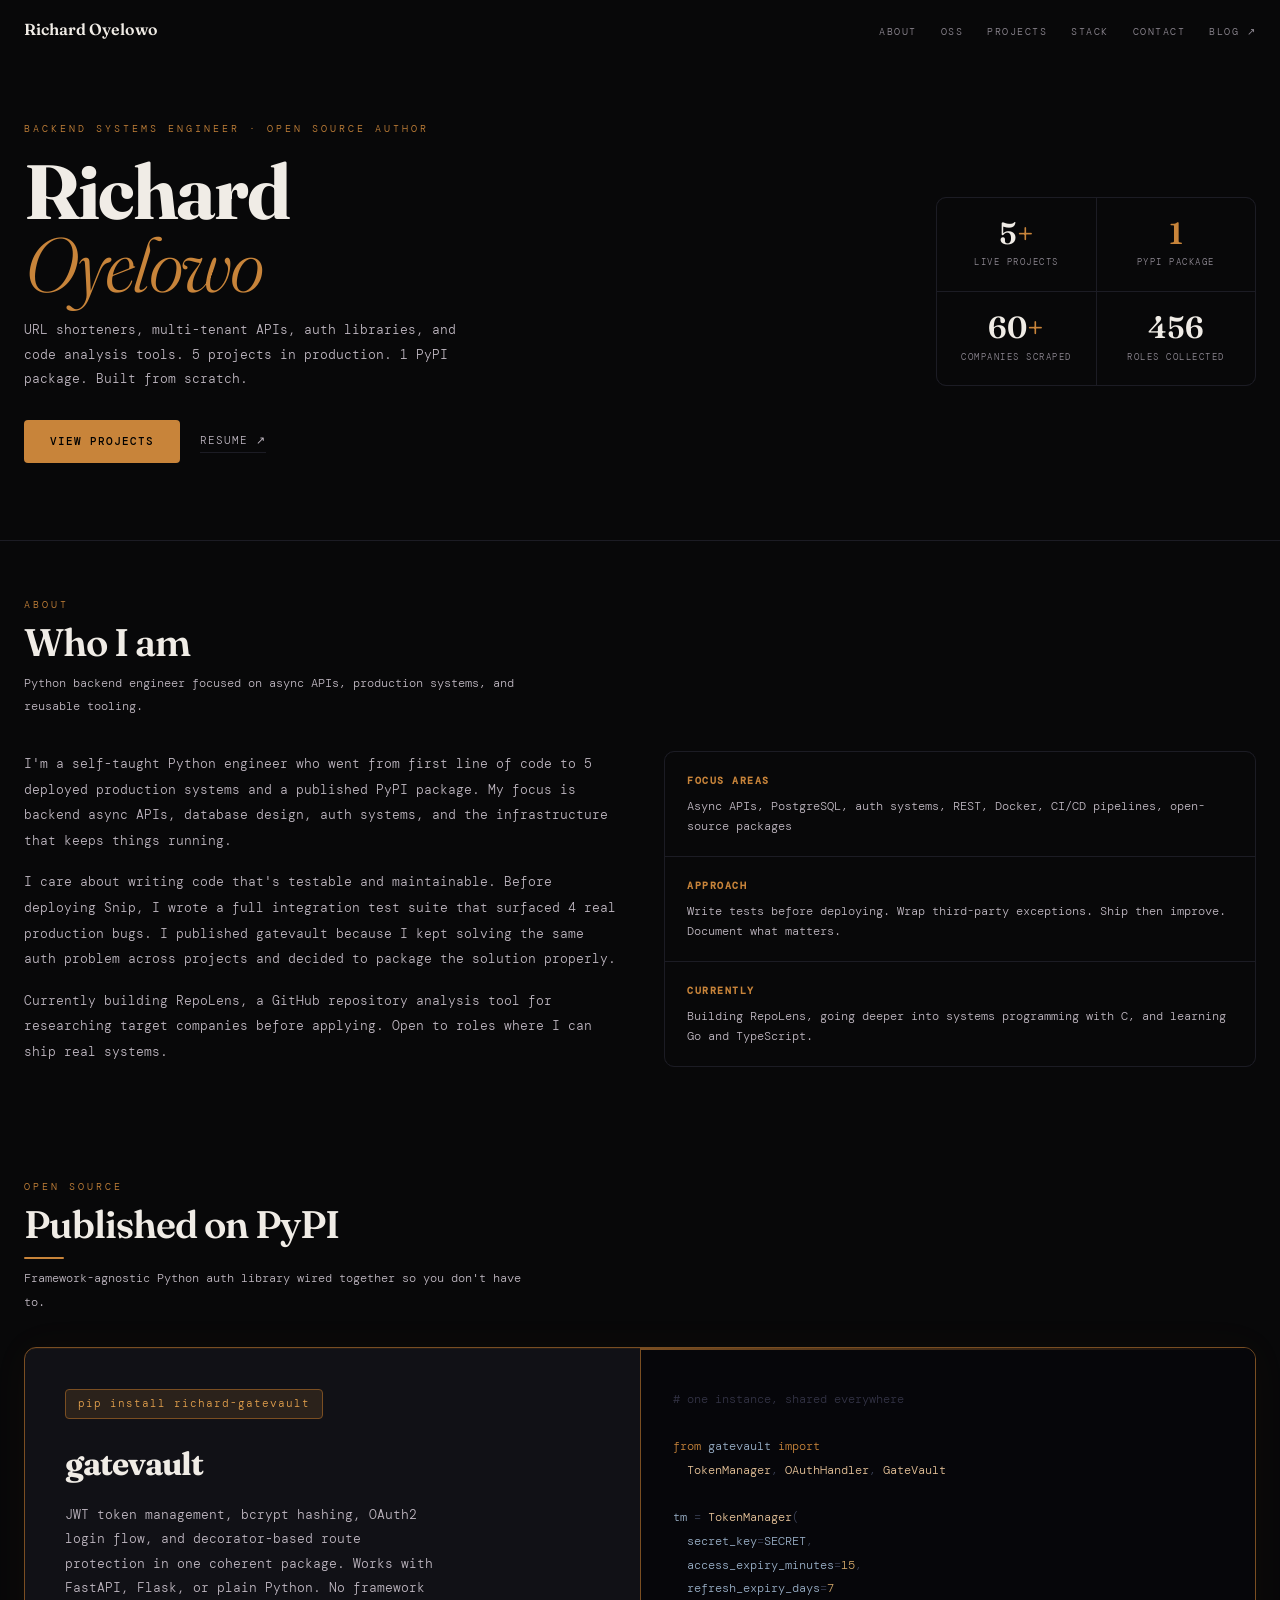
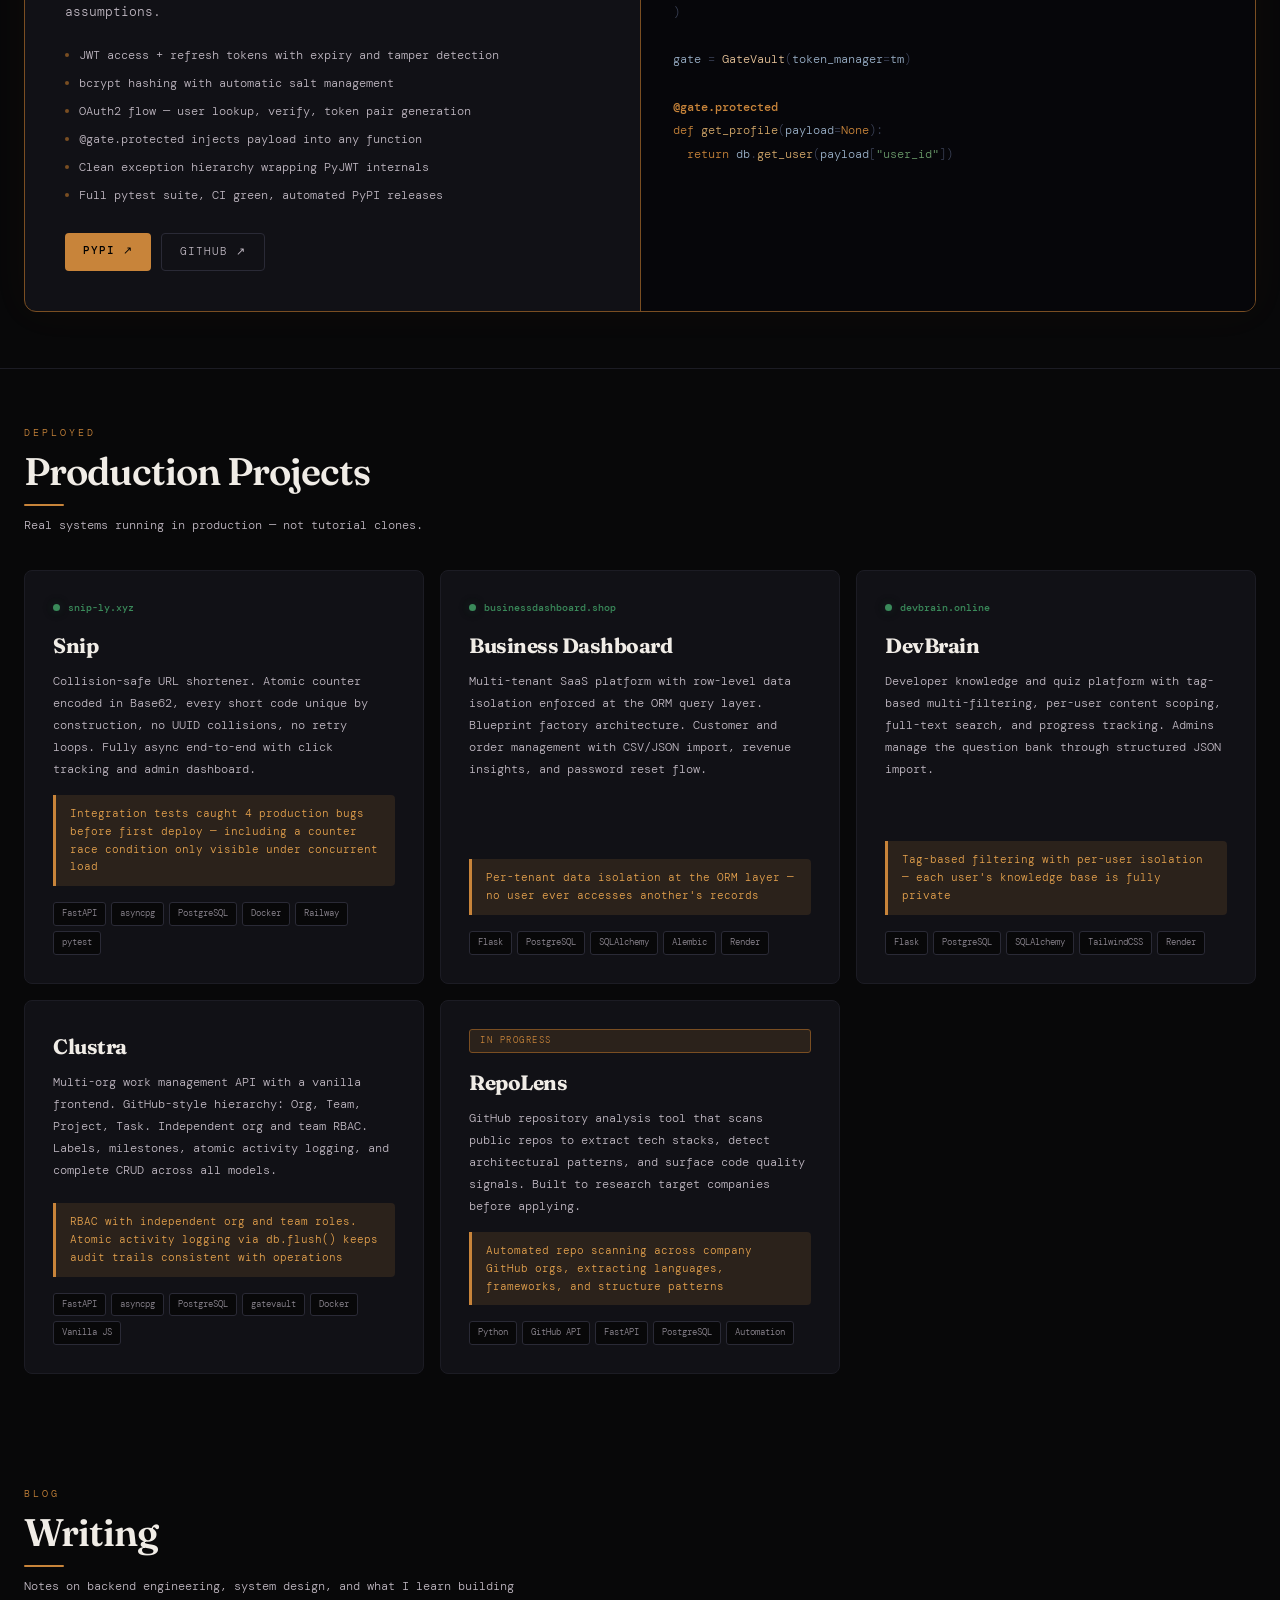
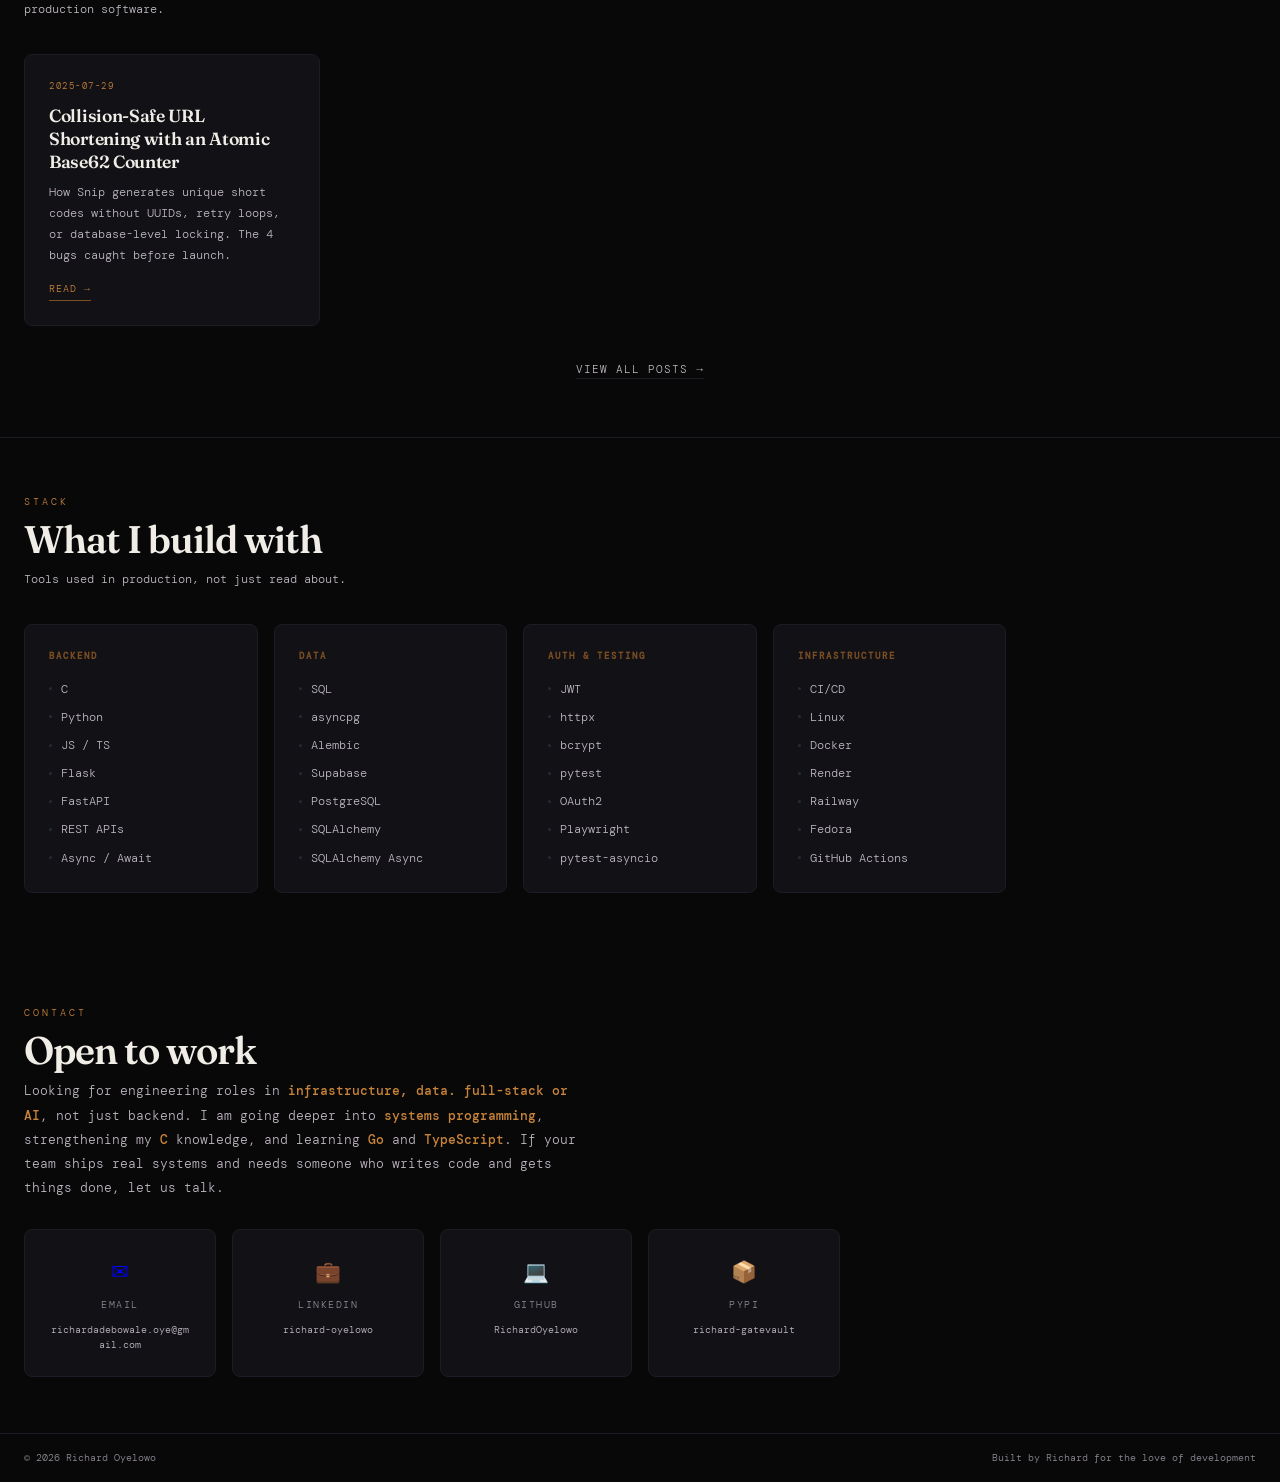
==== commit ec3add54: "Modify blog section and link visibility Updated blog section to include a link to the blog page and " ====
--- a/index.html
+++ b/index.html
@@ -21,9 +21,11 @@
     <li role="none"><a href="#about" role="menuitem">About</a></li>
     <li role="none"><a href="#opensource" role="menuitem">OSS</a></li>
     <li role="none"><a href="#projects" role="menuitem">Projects</a></li>
-    <li role="none"><a href="#blog" role="menuitem">Blog</a></li>
     <li role="none"><a href="#stack" role="menuitem">Stack</a></li>
     <li role="none"><a href="#contact" role="menuitem">Contact</a></li>
+    <li role="none" class="nav-external">
+      <a href="./blog/" role="menuitem">Blog ↗</a>
+    </li>
   </ul>
 </nav>
 
@@ -199,7 +201,7 @@
         </p>
       </noscript>
     </div>
-    <div class="blog-view-all" id="blog-view-all" style="display:none;">
+    <div class="blog-view-all">
       <a href="./blog/">View All Posts &rarr;</a>
     </div>
   </div>
@@ -361,7 +363,6 @@
 /* Load blog posts from posts.json */
 (function loadBlogPosts() {
   var grid = document.getElementById('blog-grid');
-  var viewAll = document.getElementById('blog-view-all');
   if (!grid) return;
 
   fetch('./blog/posts.json')
@@ -382,9 +383,6 @@
           '<span class="blog-card-read">Read &rarr;</span>';
         grid.appendChild(card);
       }
-      if (posts.length > 4 && viewAll) {
-        viewAll.style.display = 'block';
-      }
     })
     .catch(function() { });
 })();
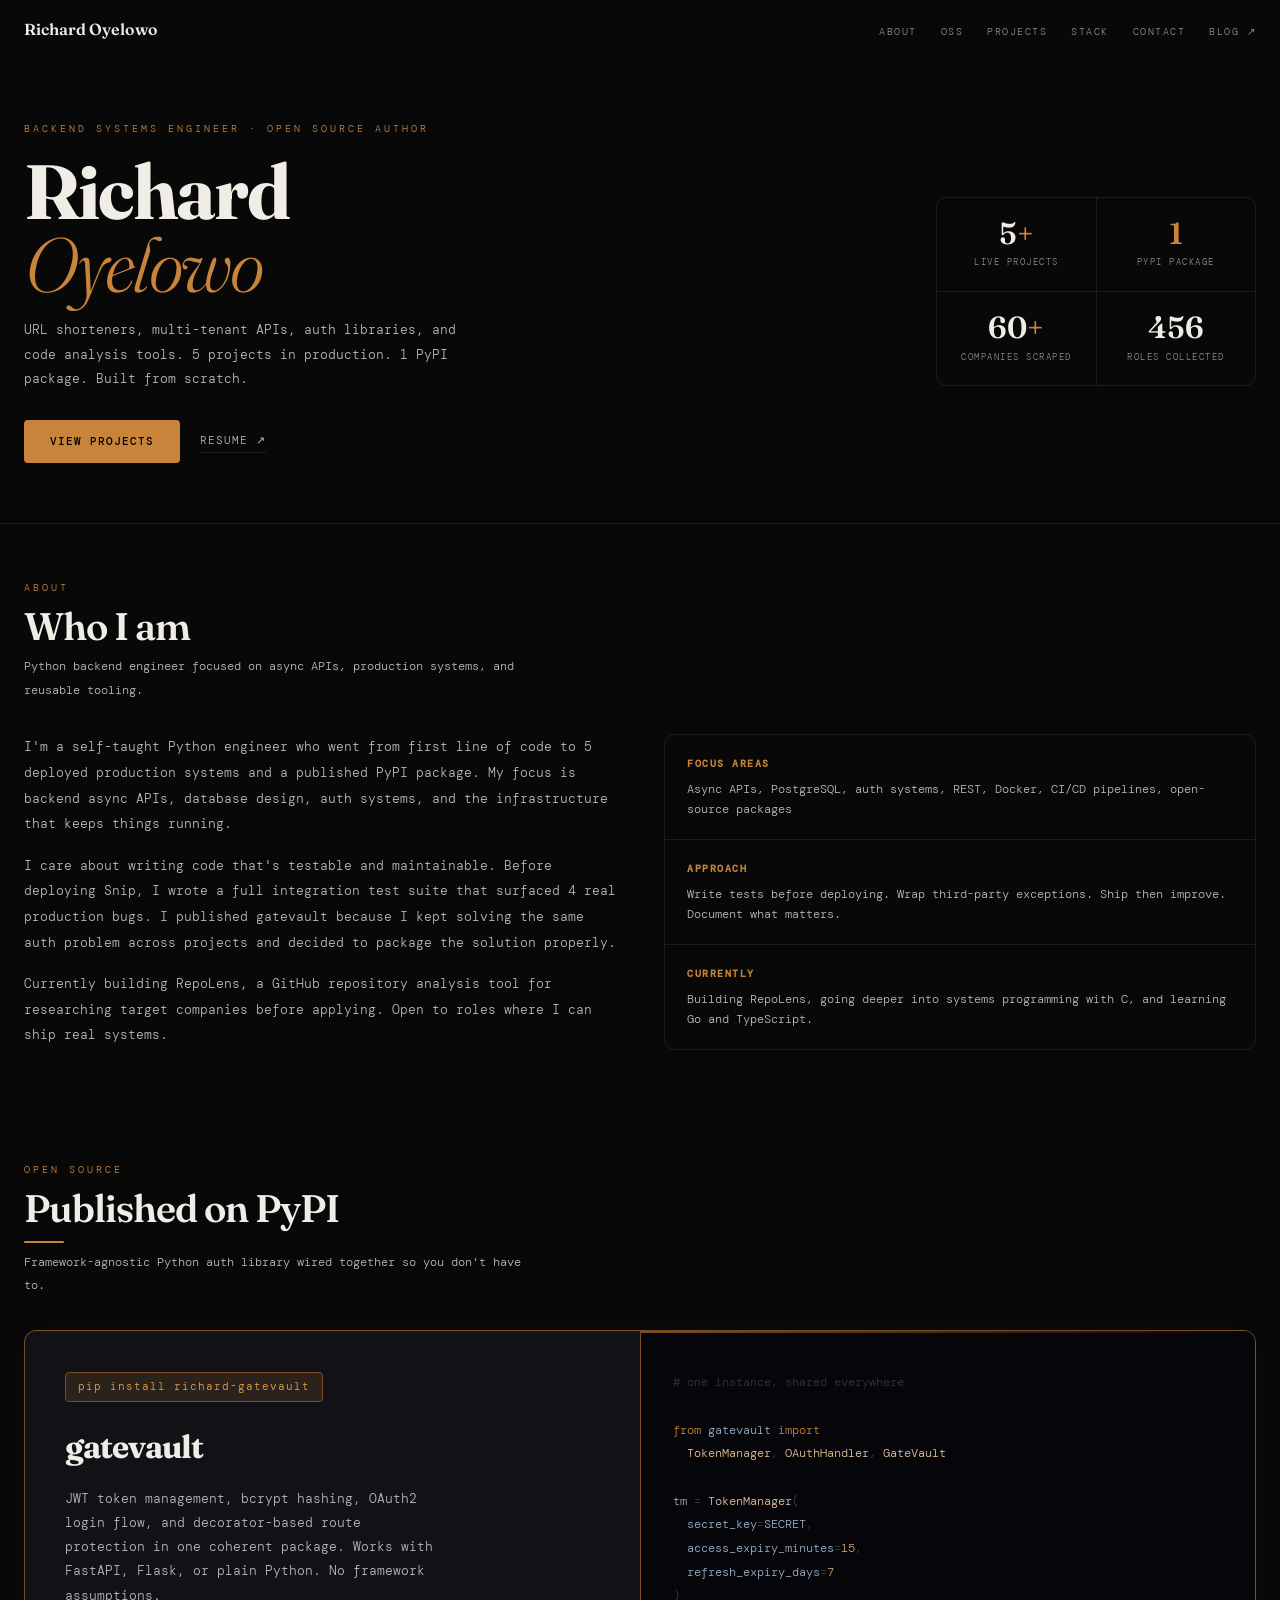
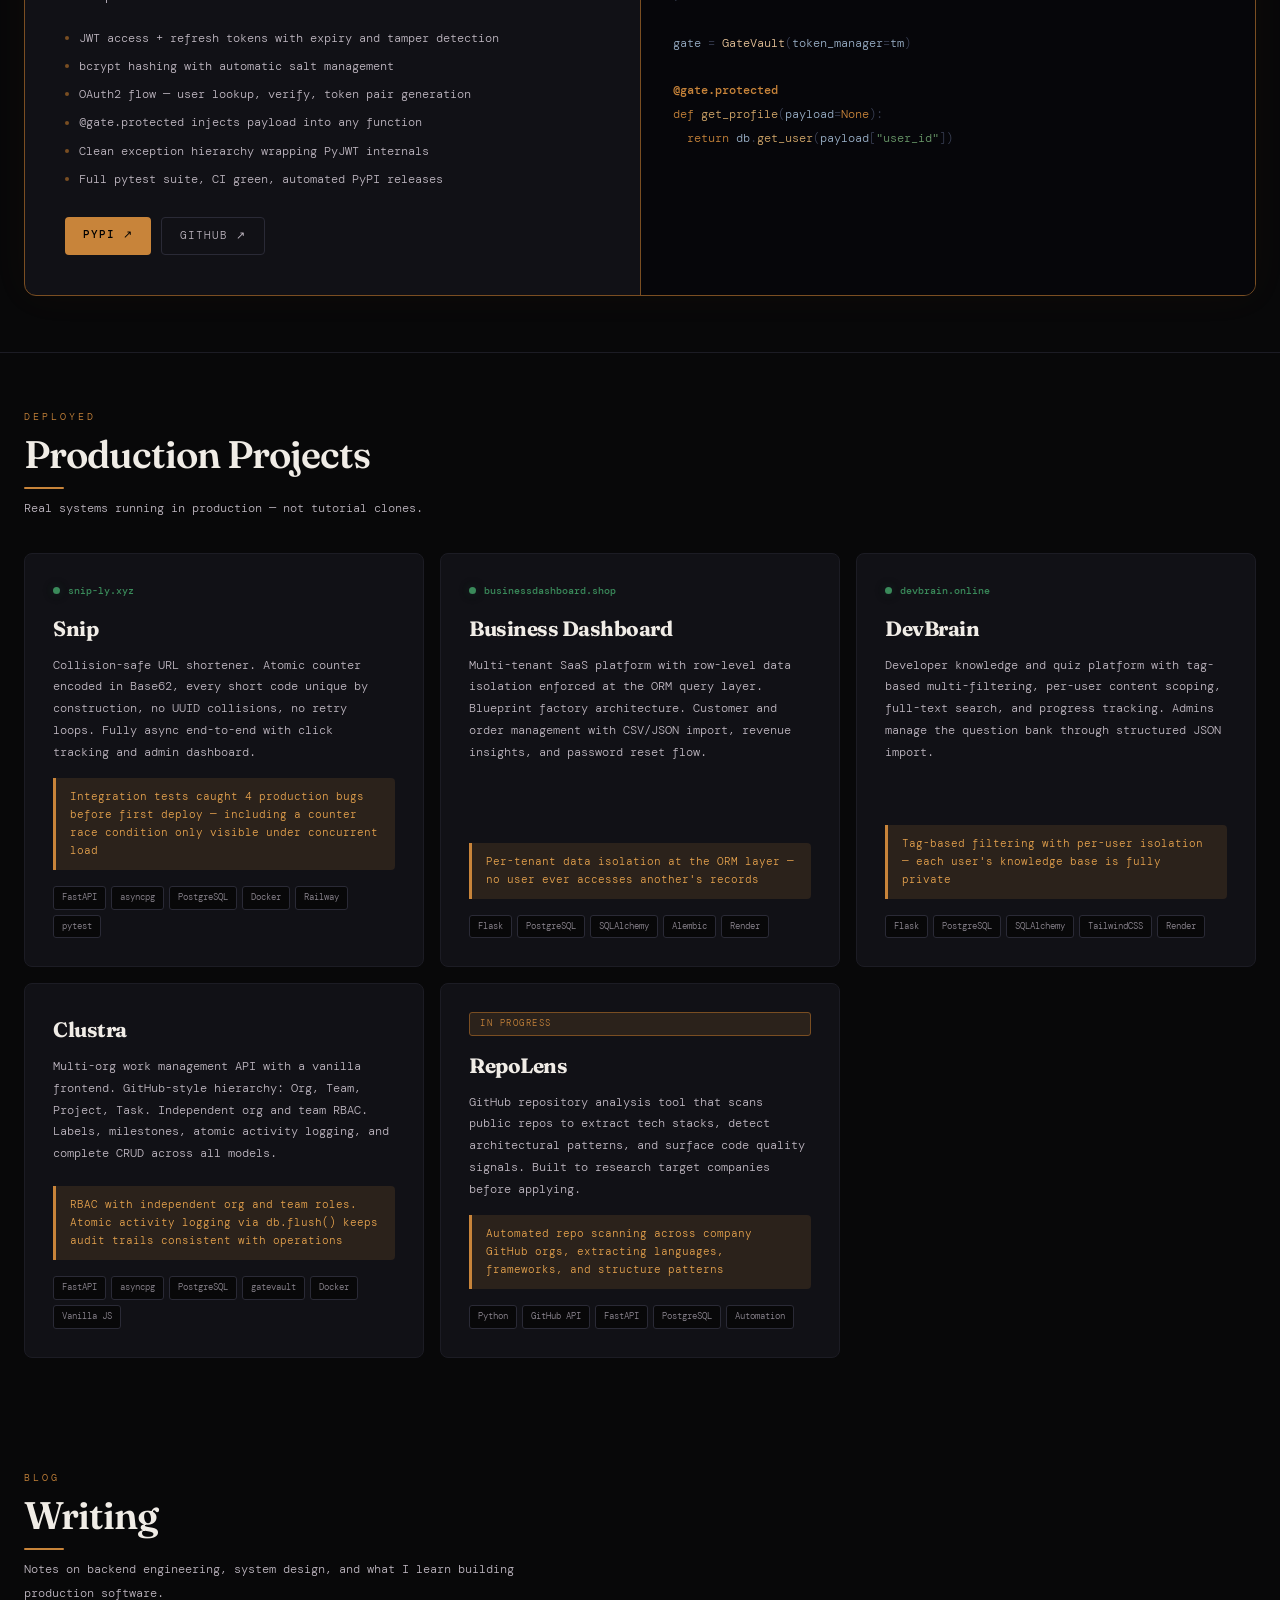
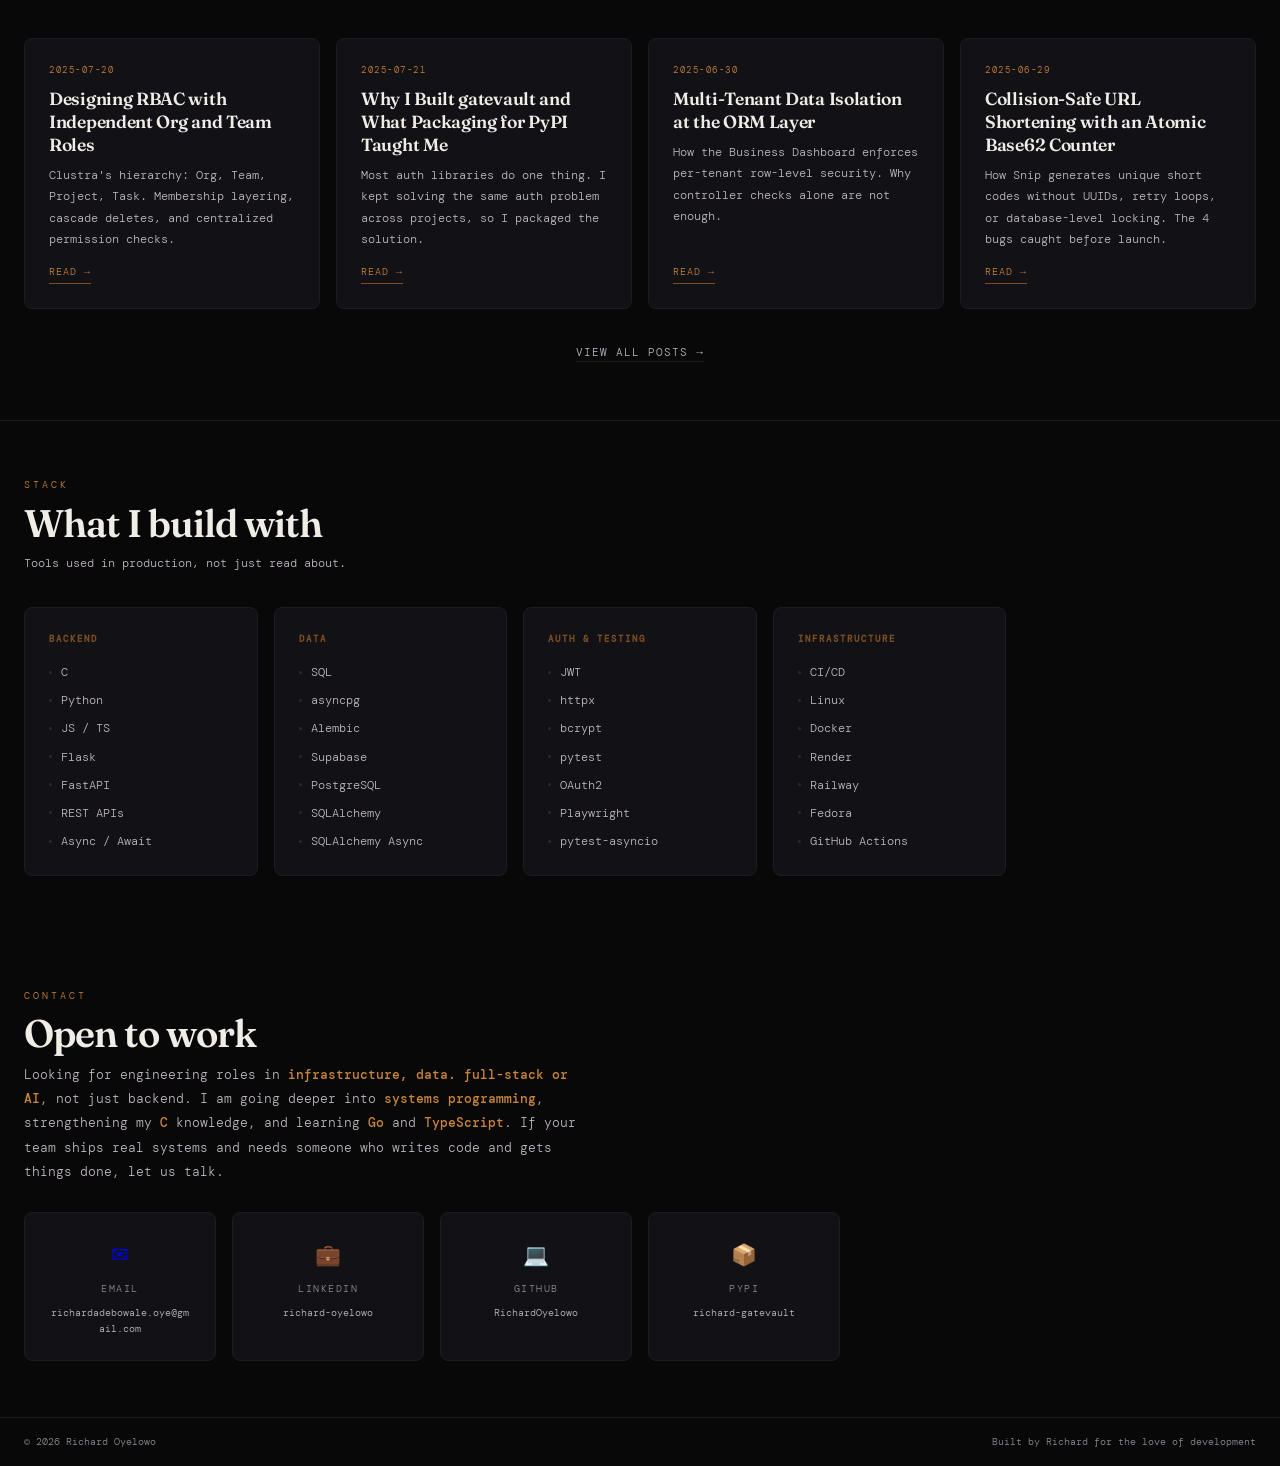
==== commit 25180620: "Improve blog posts loading error handling Updated error handling for blog posts loading and changed " ====
--- a/index.html
+++ b/index.html
@@ -369,22 +369,29 @@
     .then(function(r) { return r.json(); })
     .then(function(posts) {
       if (!posts || !posts.length) return;
+
       var count = Math.min(posts.length, 4);
+
       for (var i = 0; i < count; i++) {
         var p = posts[i];
+
         var card = document.createElement('a');
         card.href = './blog/' + p.slug + '.html';
         card.className = 'blog-card';
         card.setAttribute('aria-label', 'Read: ' + p.title);
+
         card.innerHTML =
           '<span class="blog-card-date">' + p.date + '</span>' +
           '<h3 class="blog-card-title">' + p.title + '</h3>' +
           '<p class="blog-card-excerpt">' + p.summary + '</p>' +
-          '<span class="blog-card-read">Read &rarr;</span>';
+          '<span class="blog-card-read">Read →</span>';
+
         grid.appendChild(card);
       }
     })
-    .catch(function() { });
+    .catch(function(err) {
+      console.error('Failed loading blog posts', err);
+    });
 })();
 </script>
 
--- a/css/homepage.css
+++ b/css/homepage.css
@@ -19,7 +19,7 @@
    HERO
    ============================================================ */
 .hero {
-  min-height: 60vh; padding: 120px 0 60px; position: relative; z-index: 1;
+  min-height: 40vh; padding: 120px 0 60px; position: relative; z-index: 1;
 }
 .hero .container {
   display: grid; grid-template-columns: 1fr auto;
@@ -351,4 +351,4 @@
   .nav-links.open { right: 0; }
   .section { padding: 40px 0; }
   .hero { padding: 100px 0 40px; }
-}+}
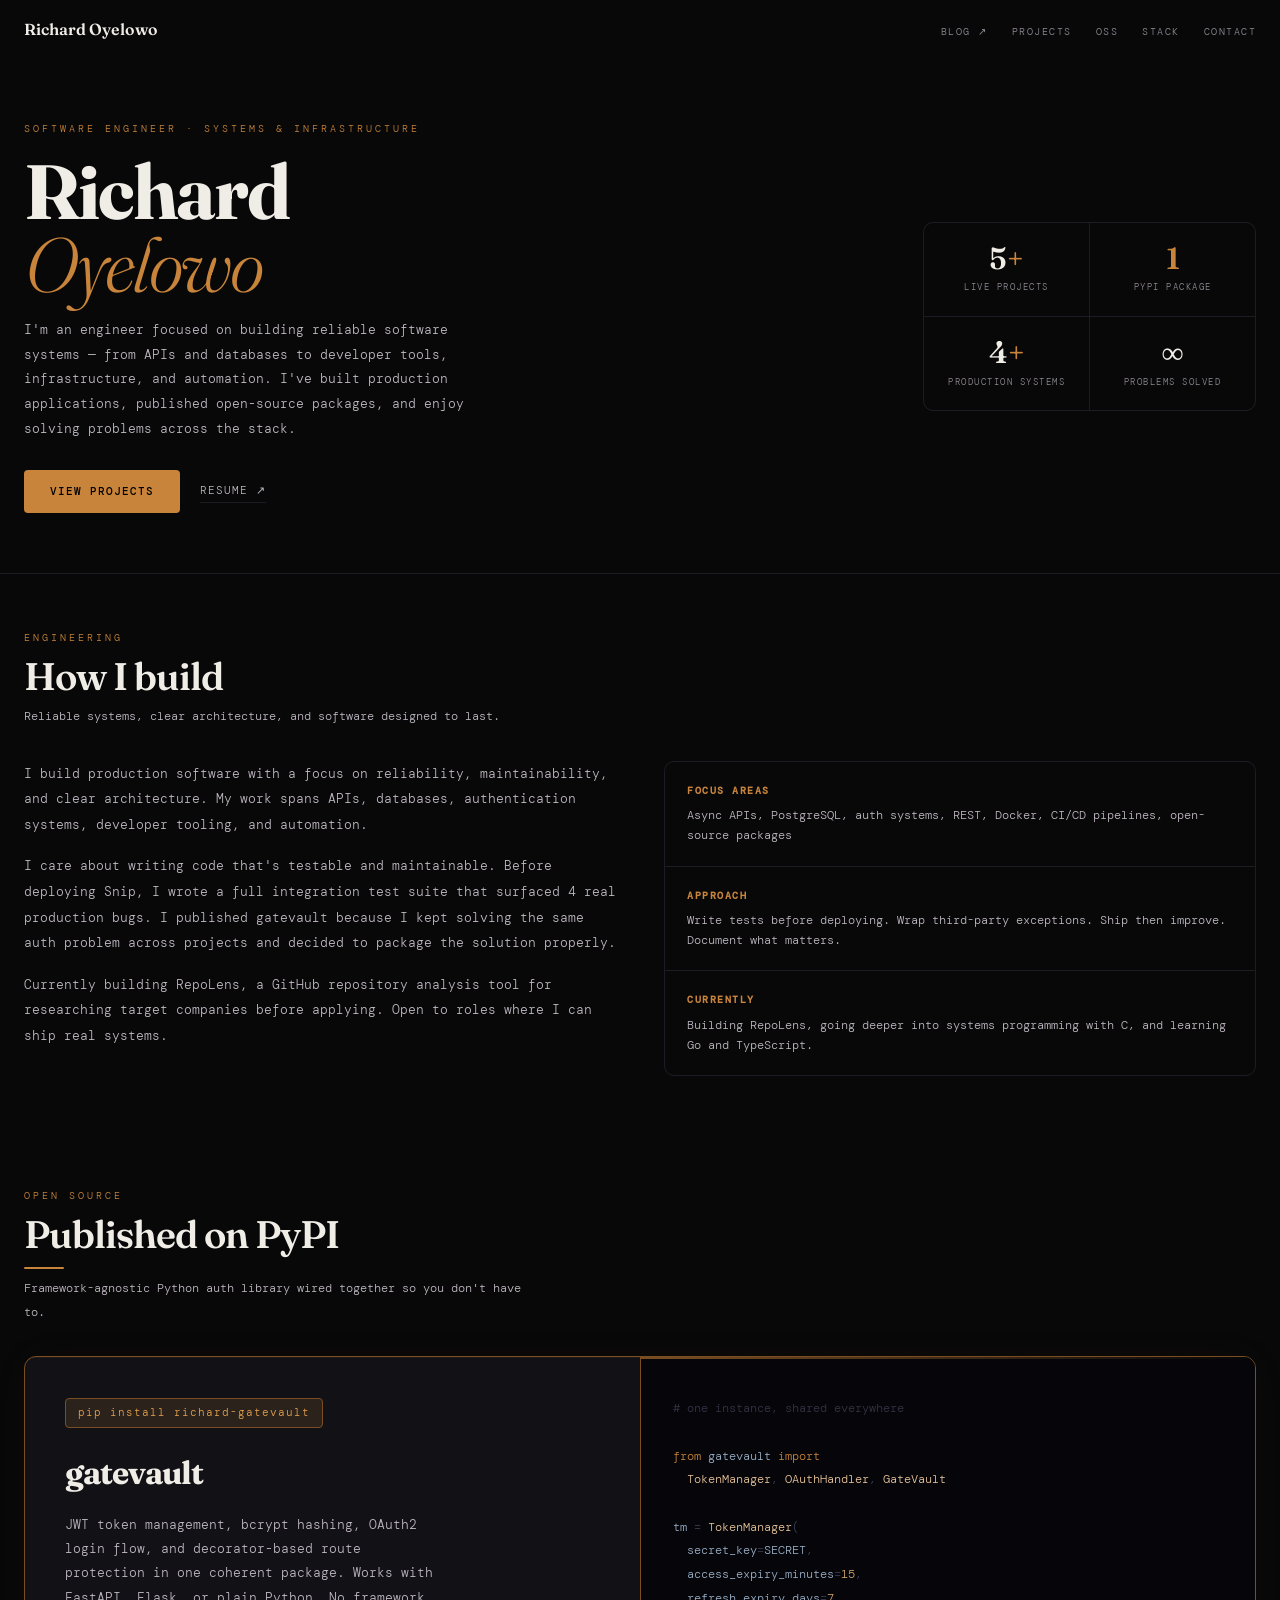
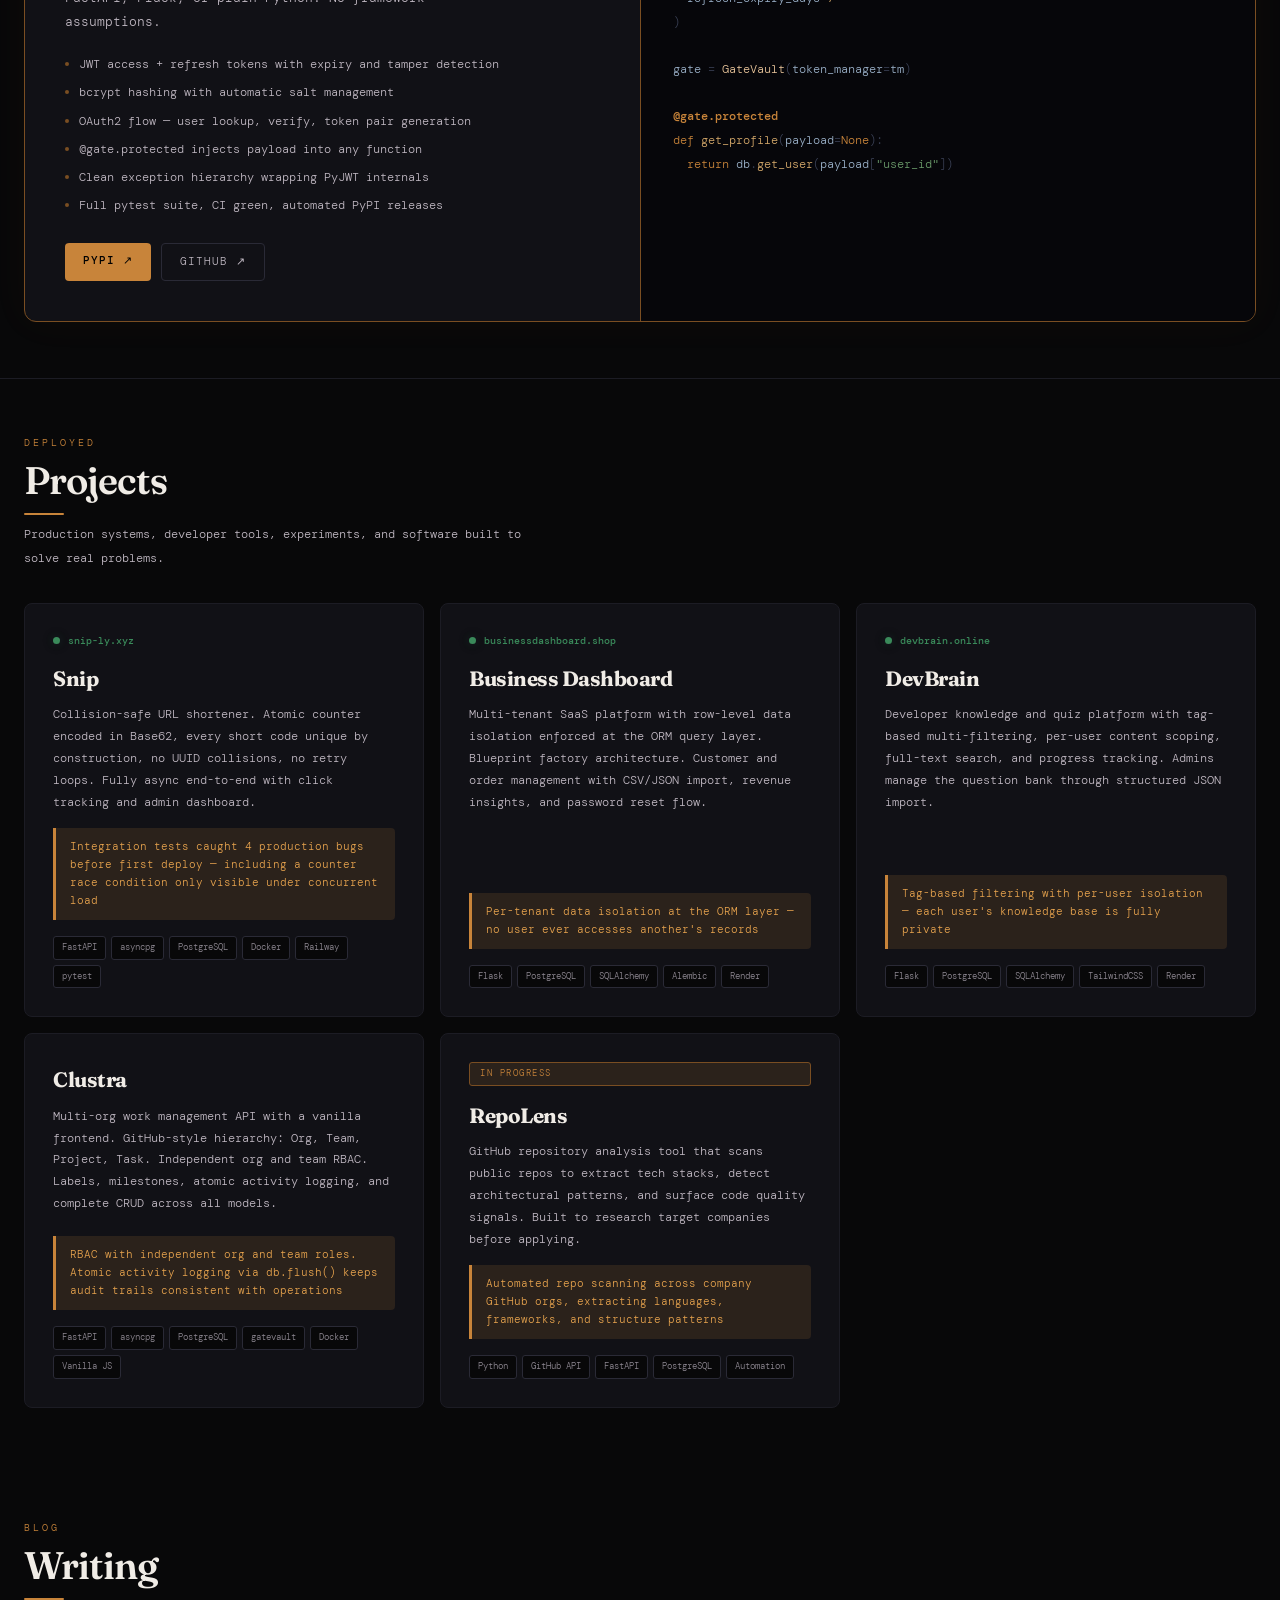
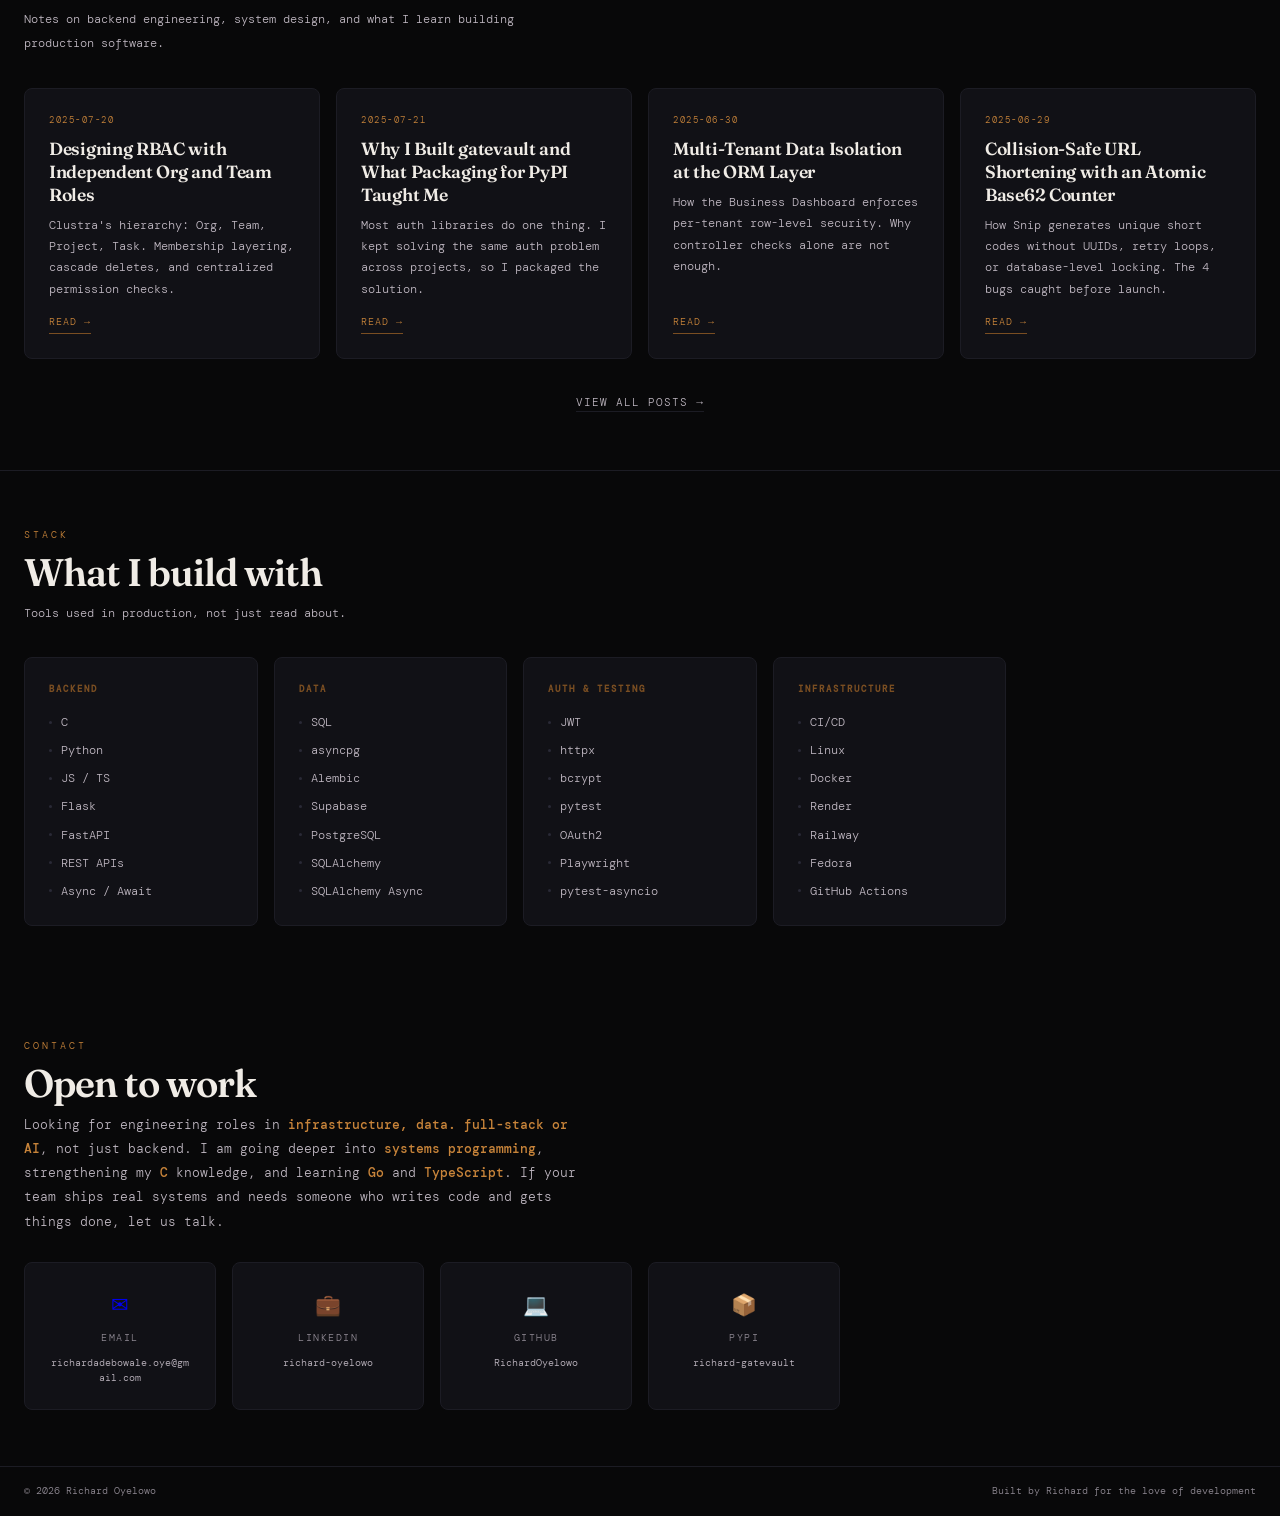
==== commit 43de5775: "Revise personal branding and project details in index.html Updated personal information and project " ====
--- a/index.html
+++ b/index.html
@@ -3,8 +3,8 @@
 <head>
   <meta charset="UTF-8">
   <meta name="viewport" content="width=device-width, initial-scale=1.0">
-  <meta name="description" content="Richard Oyelowo — Backend Systems Engineer. Production APIs, async systems, open-source packages.">
-  <title>Richard Oyelowo &bull; Backend Systems Engineer</title>
+  <meta name="description" content="Richard Oyelowo — Software Engineer building production systems, infrastructure, AI, and open-source tools.">
+  <title>Richard Oyelowo &bull; Software Engineer</title>
   <link rel="icon" href="data:image/svg+xml,<svg xmlns='http://www.w3.org/2000/svg' viewBox='0 0 100 100'><text y='.9em' font-size='90'>&#x2699;</text></svg>">
   <link href="https://fonts.googleapis.com/css2?family=DM+Mono:wght@300;400;500&family=Fraunces:ital,opsz,wght@0,9..144,300;0,9..144,600;0,9..144,700;1,9..144,300&display=swap" rel="stylesheet">
   <link rel="stylesheet" href="css/base.css">
@@ -18,14 +18,13 @@
   <a href="#" class="nav-logo">Richard Oyelowo</a>
   <button class="nav-toggle" aria-label="Toggle menu" aria-expanded="false" aria-controls="nav-links">&#9776;</button>
   <ul class="nav-links" id="nav-links" role="menubar">
-    <li role="none"><a href="#about" role="menuitem">About</a></li>
-    <li role="none"><a href="#opensource" role="menuitem">OSS</a></li>
-    <li role="none"><a href="#projects" role="menuitem">Projects</a></li>
-    <li role="none"><a href="#stack" role="menuitem">Stack</a></li>
-    <li role="none"><a href="#contact" role="menuitem">Contact</a></li>
     <li role="none" class="nav-external">
       <a href="./blog/" role="menuitem">Blog ↗</a>
     </li>
+    <li role="none"><a href="#projects" role="menuitem">Projects</a></li>
+    <li role="none"><a href="#opensource" role="menuitem">OSS</a></li>
+    <li role="none"><a href="#stack" role="menuitem">Stack</a></li>
+    <li role="none"><a href="#contact" role="menuitem">Contact</a></li>
   </ul>
 </nav>
 
@@ -35,9 +34,11 @@
 <section class="hero" aria-labelledby="hero-heading">
   <div class="container">
     <div>
-      <p class="hero-eyebrow">Backend Systems Engineer &middot; Open Source Author</p>
+      <p class="hero-eyebrow">Software Engineer · Systems & Infrastructure</p>
       <h1 id="hero-heading" class="hero-name">Richard<br><em>Oyelowo</em></h1>
-      <p class="hero-desc">URL shorteners, multi-tenant APIs, auth libraries, and code analysis tools. 5 projects in production. 1 PyPI package. Built from scratch.</p>
+      <p class="hero-desc">
+        I'm an engineer focused on building reliable software systems — from APIs and databases to developer tools, infrastructure, and automation. I've built production applications, published open-source packages, and enjoy solving problems across the stack.
+      </p>
       <div class="hero-cta">
         <a href="#projects" class="btn-primary">View Projects</a>
         <a href="./Resume.pdf" target="_blank" class="btn-ghost">Resume &nearr;</a>
@@ -46,8 +47,8 @@
     <div class="hero-stats" role="list" aria-label="Key metrics">
       <div class="stat" role="listitem"><div class="stat-num">5<span>+</span></div><div class="stat-label">Live Projects</div></div>
       <div class="stat" role="listitem"><div class="stat-num"><span>1</span></div><div class="stat-label">PyPI Package</div></div>
-      <div class="stat" role="listitem"><div class="stat-num">60<span>+</span></div><div class="stat-label">Companies Scraped</div></div>
-      <div class="stat" role="listitem"><div class="stat-num">456</div><div class="stat-label">Roles Collected</div></div>
+      <div class="stat" role="listitem"><div class="stat-num">4<span>+</span></div><div class="stat-label">Production Systems</div></div>
+      <div class="stat" role="listitem"><div class="stat-num">∞</div><div class="stat-label">Problems Solved</div></div>
     </div>
   </div>
 </section>
@@ -55,14 +56,14 @@
 <!-- ABOUT -->
 <section class="section section-alt" id="about" aria-labelledby="about-heading">
   <div class="container reveal">
-    <p class="section-label">About</p>
-    <h2 id="about-heading" class="section-title">Who I am</h2>
-    <p class="section-sub">Python backend engineer focused on async APIs, production systems, and reusable tooling.</p>
+    <p class="section-label">Engineering</p>
+    <h2 id="about-heading" class="section-title">How I build</h2>
+    <p class="section-sub">Reliable systems, clear architecture, and software designed to last.</p>
   </div>
   <div class="container reveal">
     <div class="about-grid">
       <div class="about-text">
-        <p>I'm a self-taught Python engineer who went from first line of code to 5 deployed production systems and a published PyPI package. My focus is backend async APIs, database design, auth systems, and the infrastructure that keeps things running.</p>
+        <p>I build production software with a focus on reliability, maintainability, and clear architecture. My work spans APIs, databases, authentication systems, developer tooling, and automation.</p>
         <p>I care about writing code that's testable and maintainable. Before deploying Snip, I wrote a full integration test suite that surfaced 4 real production bugs. I published gatevault because I kept solving the same auth problem across projects and decided to package the solution properly.</p>
         <p>Currently building RepoLens, a GitHub repository analysis tool for researching target companies before applying. Open to roles where I can ship real systems.</p>
       </div>
@@ -127,8 +128,8 @@
 <section class="section section-alt" id="projects" aria-labelledby="projects-heading">
   <div class="container reveal">
     <p class="section-label">Deployed</p>
-    <h2 id="projects-heading" class="section-title section-accent">Production Projects</h2>
-    <p class="section-sub">Real systems running in production &mdash; not tutorial clones.</p>
+    <h2 id="projects-heading" class="section-title section-accent">Projects</h2>
+    <p class="section-sub">Production systems, developer tools, experiments, and software built to solve real problems.</p>
   </div>
   <div class="container reveal">
     <div class="projects-grid">
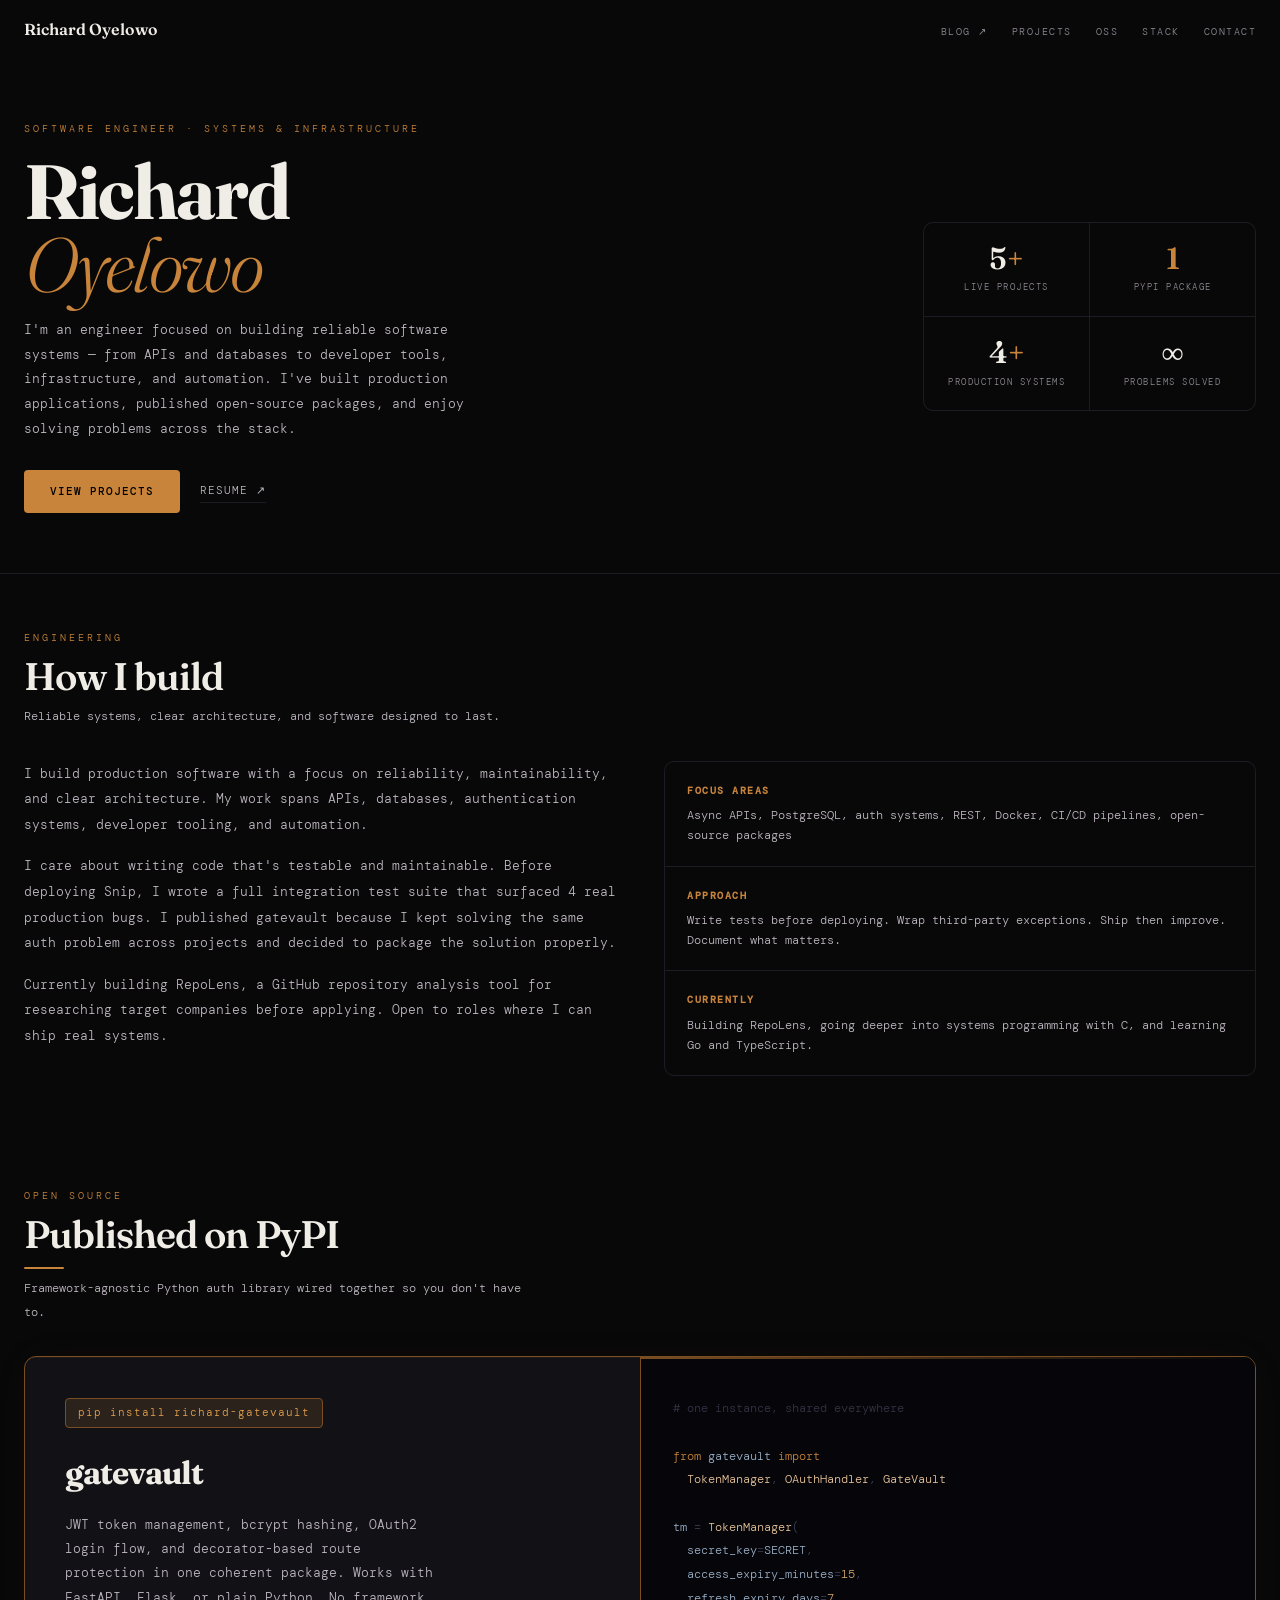
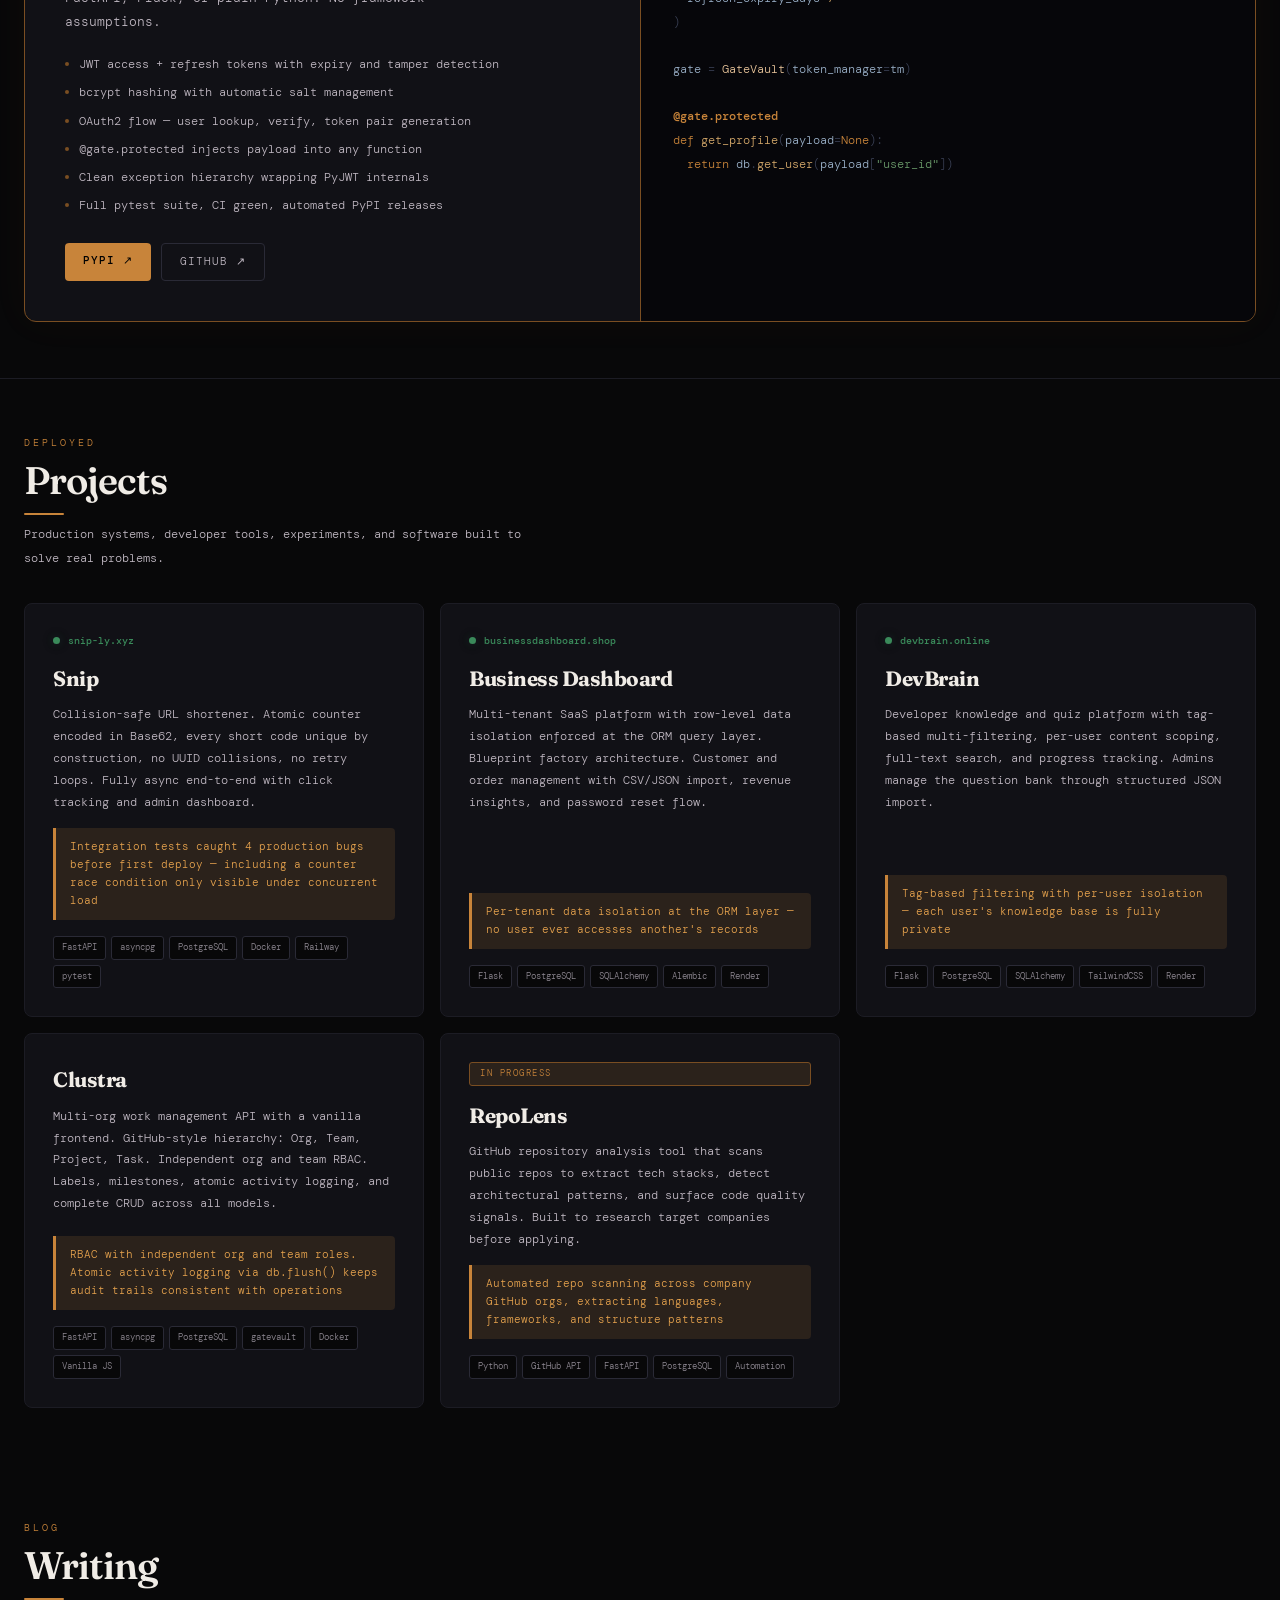
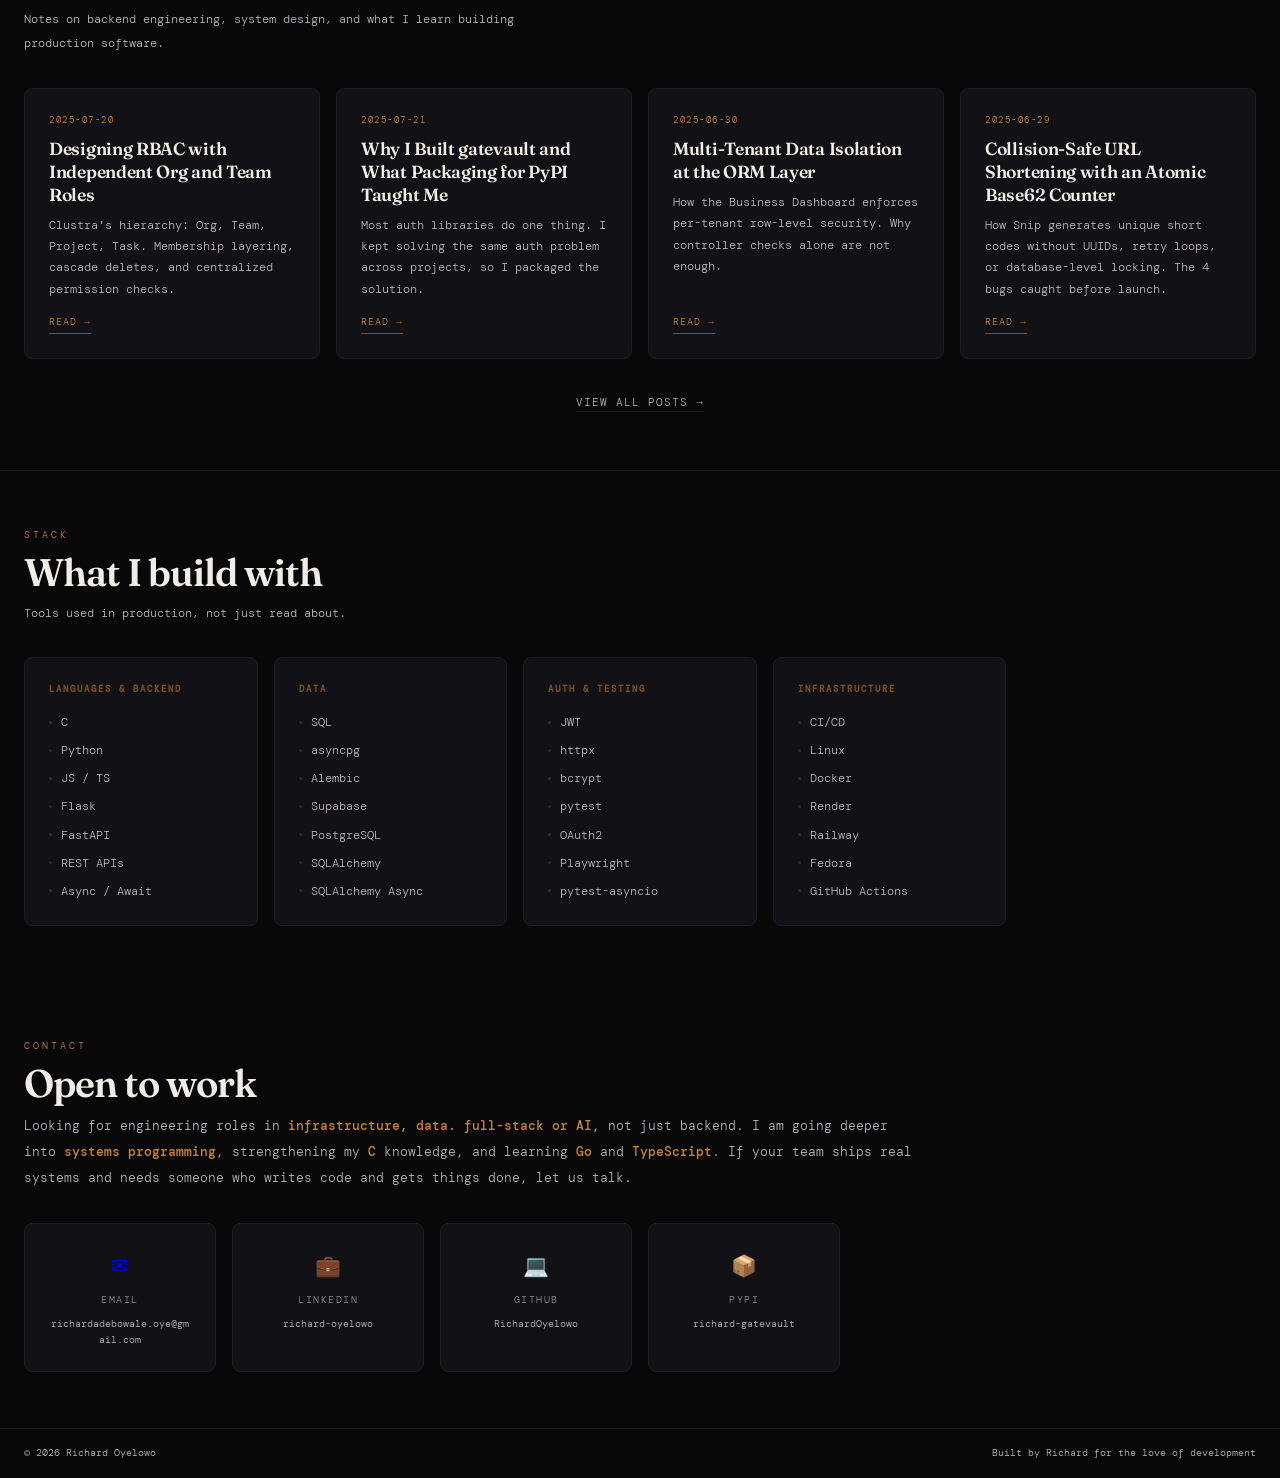
==== commit e4cd6198: "Update stack group title to include 'Languages'" ====
--- a/index.html
+++ b/index.html
@@ -218,7 +218,7 @@
   <div class="container reveal">
     <div class="stack-grid">
       <div class="stack-group">
-        <h3 class="stack-group-title">Backend</h3>
+        <h3 class="stack-group-title">Languages & Backend</h3>
         <ul class="stack-items" role="list">
           <li class="stack-item" role="listitem">C</li>
           <li class="stack-item" role="listitem">Python</li>
--- a/css/base.css
+++ b/css/base.css
@@ -94,7 +94,10 @@
   max-width: var(--max-w); margin: 0 auto; padding: 0 var(--page-pad);
   display: flex; justify-content: space-between; align-items: center;
 }
-.footer-text { font-size: 0.6rem; color: var(--text-dim); }
+.footer-text {
+  font-size: 0.62rem;
+  color: var(--text-mid);
+}
 
 /* ANIMATIONS */
 @keyframes fadeUp { from { opacity: 0; transform: translateY(18px); } to { opacity: 1; transform: translateY(0); } }
@@ -121,4 +124,4 @@
   .footer-inner {
     flex-direction: column; gap: 6px; text-align: center;
   }
-}+}
--- a/css/homepage.css
+++ b/css/homepage.css
@@ -298,8 +298,11 @@
    CONTACT — clean card grid
    ============================================================ */
 .contact-intro {
-  font-size: 0.8rem; color: var(--text-mid); line-height: 1.9;
-  margin-bottom: 28px; max-width: 560px;
+  font-size: 0.82rem;
+  color: var(--text-mid);
+  line-height: 2;
+  margin-bottom: 32px;
+  max-width: 900px;
 }
 .contact-intro strong { color: var(--amber); font-weight: 500; }
 .contact-grid {
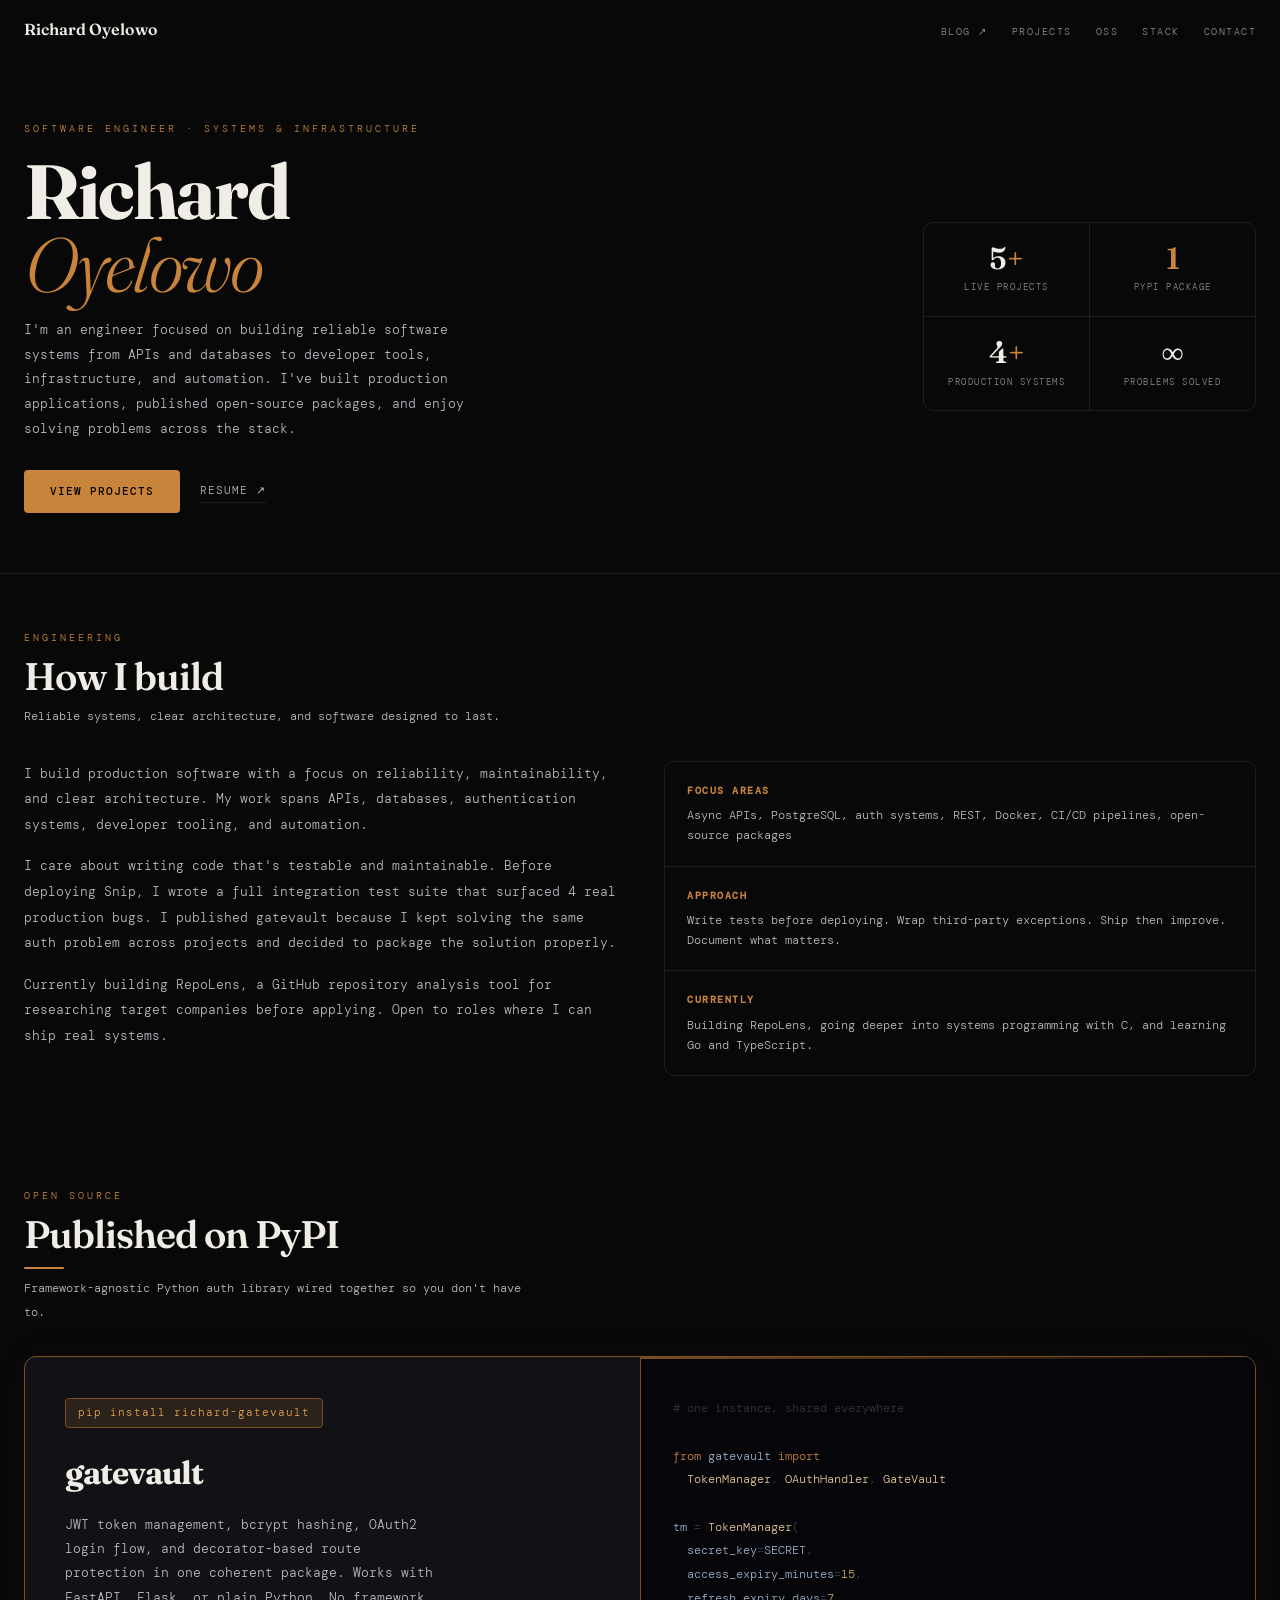
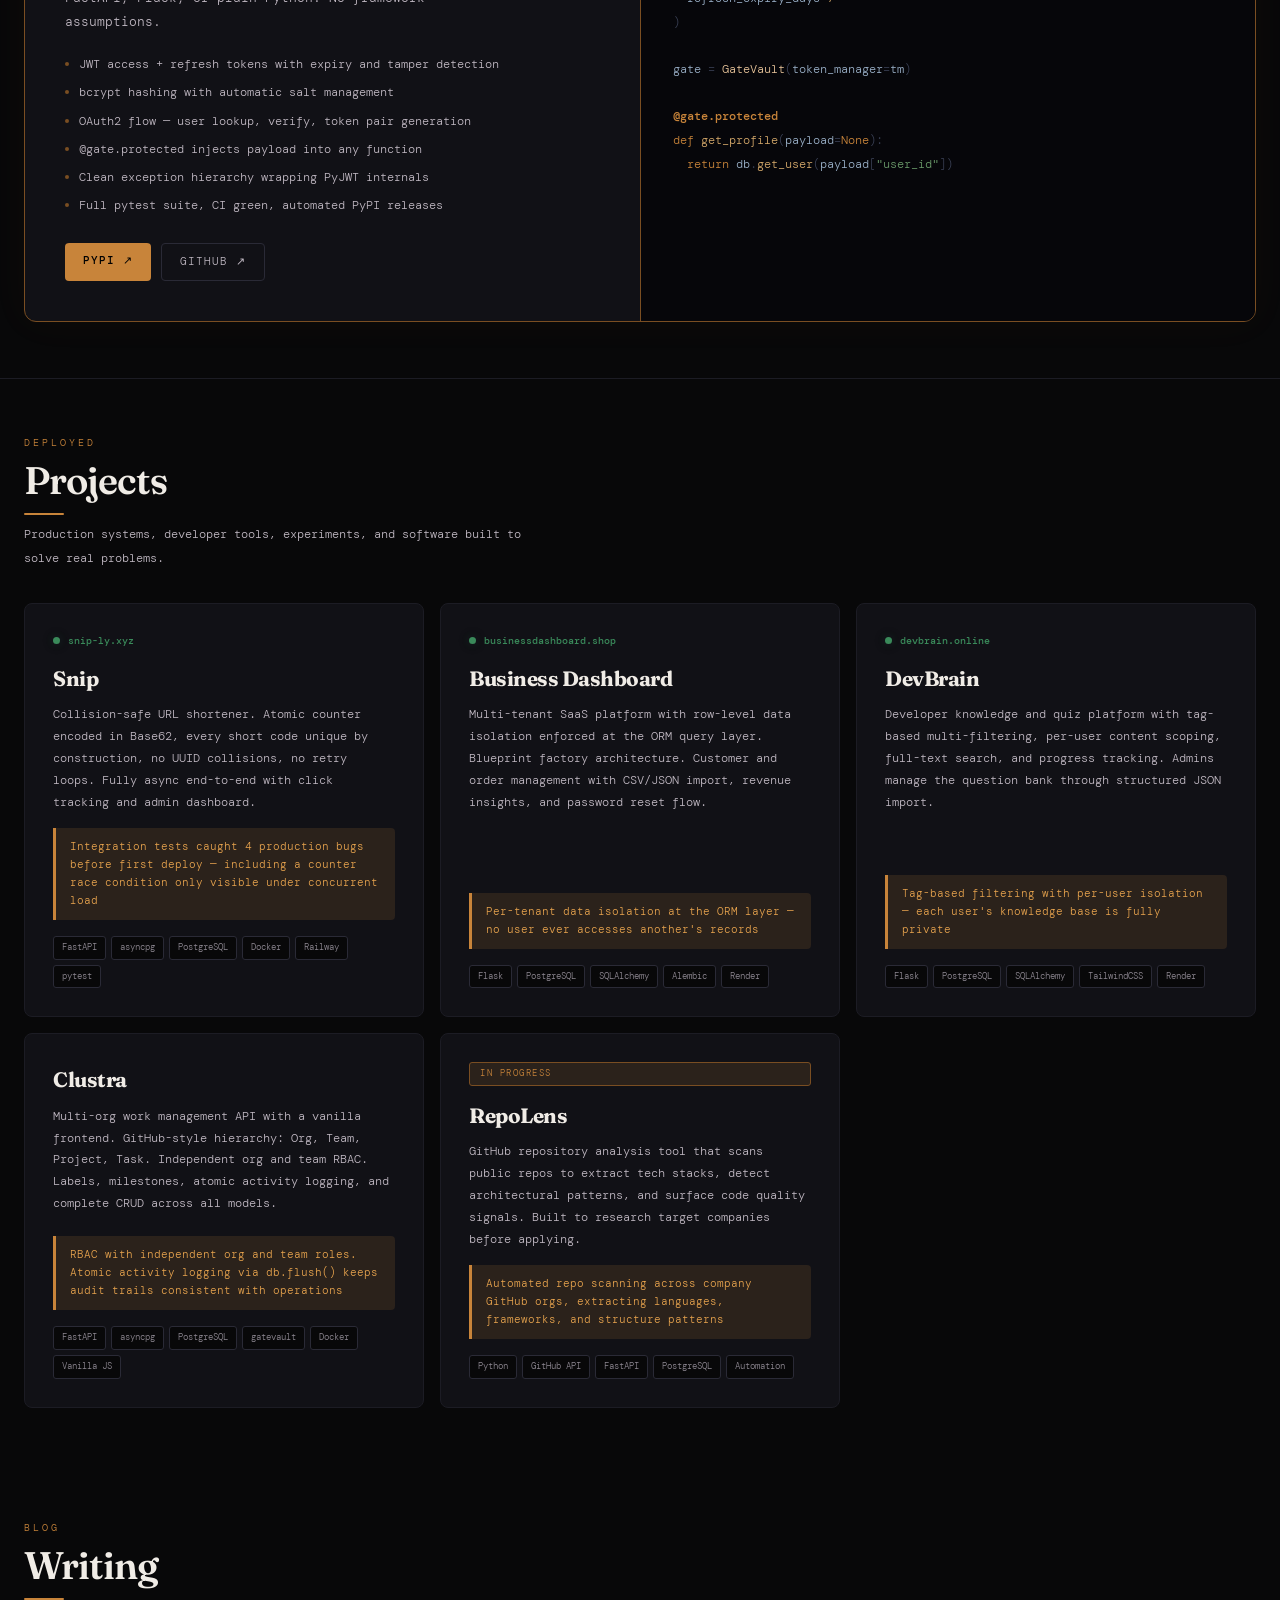
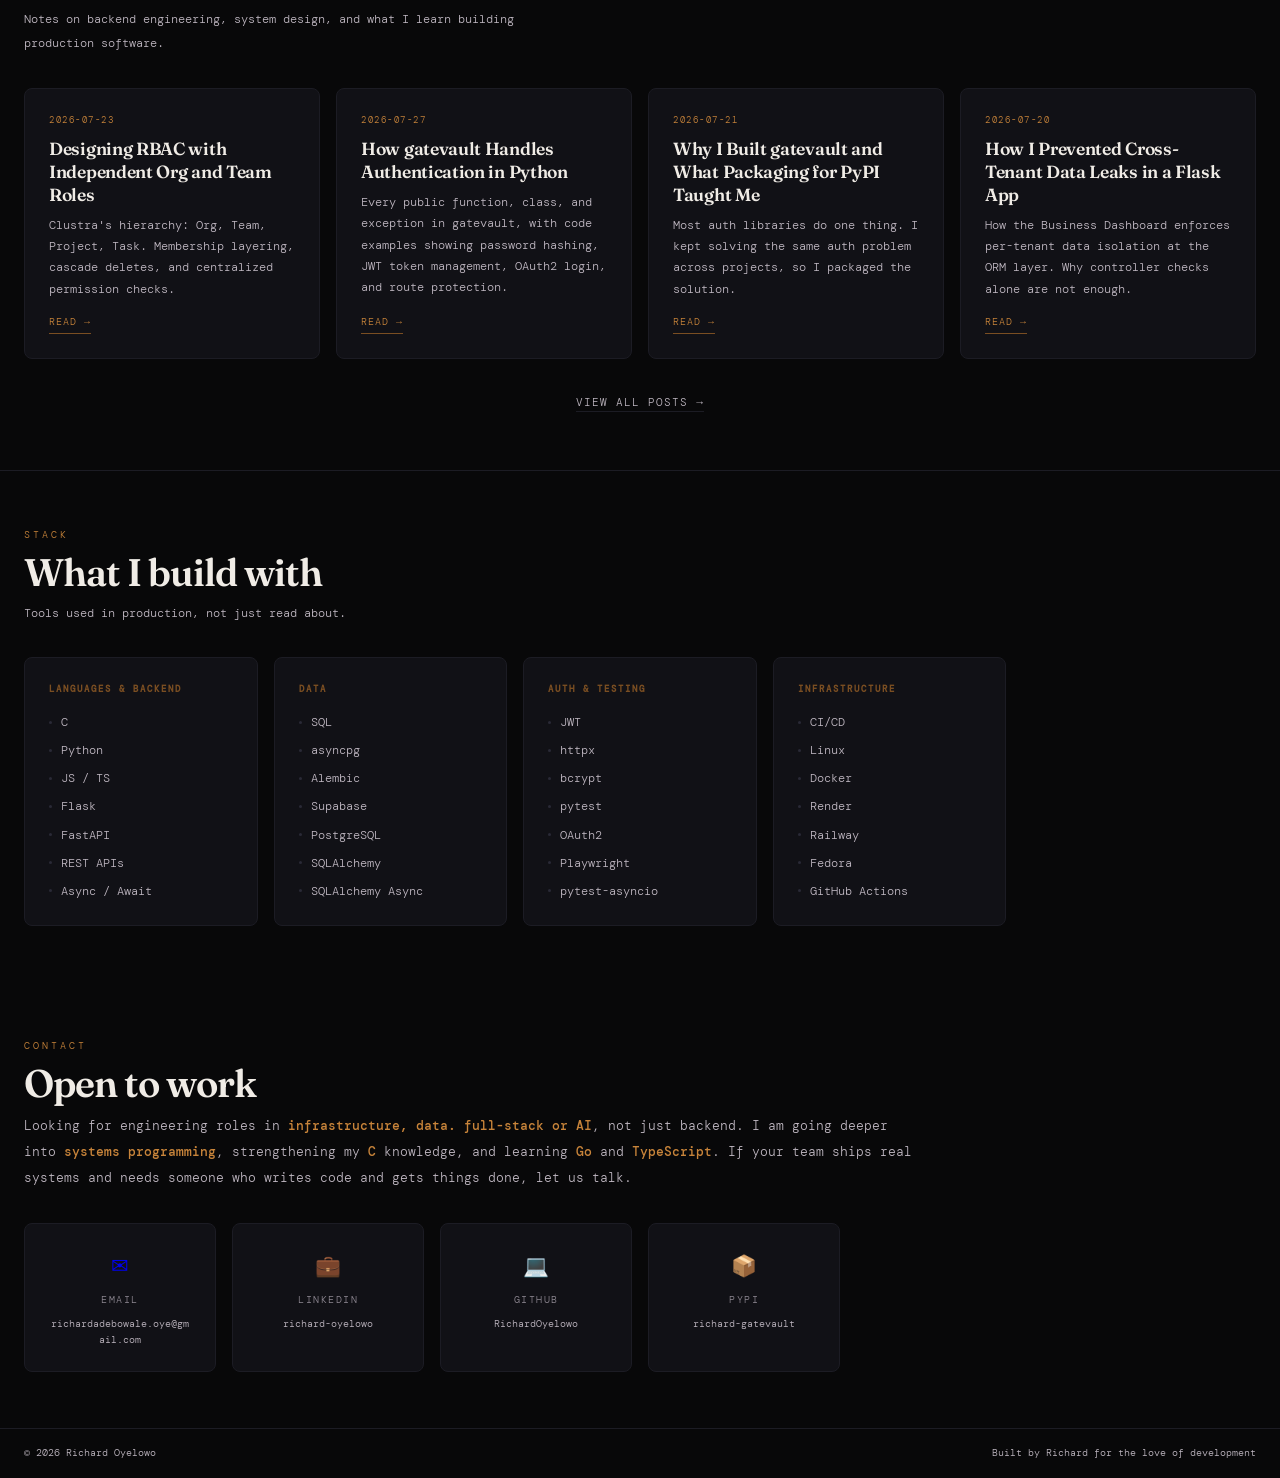
==== commit 7f70b4d7: "Fix description formatting in index.html Removed unnecessary hyphen from the description paragraph." ====
--- a/index.html
+++ b/index.html
@@ -37,7 +37,7 @@
       <p class="hero-eyebrow">Software Engineer · Systems & Infrastructure</p>
       <h1 id="hero-heading" class="hero-name">Richard<br><em>Oyelowo</em></h1>
       <p class="hero-desc">
-        I'm an engineer focused on building reliable software systems — from APIs and databases to developer tools, infrastructure, and automation. I've built production applications, published open-source packages, and enjoy solving problems across the stack.
+        I'm an engineer focused on building reliable software systems from APIs and databases to developer tools, infrastructure, and automation. I've built production applications, published open-source packages, and enjoy solving problems across the stack.
       </p>
       <div class="hero-cta">
         <a href="#projects" class="btn-primary">View Projects</a>
--- a/css/base.css
+++ b/css/base.css
@@ -29,12 +29,21 @@
 
 /* RESET */
 *, *::before, *::after { margin: 0; padding: 0; box-sizing: border-box; }
+
 html { scroll-behavior: smooth; min-height: 100%; }
+
 body {
   background: var(--bg); color: var(--text);
   font-family: 'DM Mono', monospace; font-weight: 300; line-height: 1.7; overflow-x: hidden;
   display: flex; flex-direction: column; min-height: 100vh;
+  -ms-overflow-style: none;  /* IE and Edge */
+  scrollbar-width: none;     /* Firefox */
 }
+
+body::-webkit-scrollbar {
+  display: none;             /* Chrome, Safari, Opera */
+}
+
 main { flex: 1; }
 img, video, svg { max-width: 100%; display: block; }
 
--- a/css/homepage.css
+++ b/css/homepage.css
@@ -166,7 +166,7 @@
 .oss-right {
   background: #06060a; border-left: 1px solid var(--amber-dim);
   padding: 40px 32px; font-family: 'DM Mono', monospace;
-  font-size: 0.74rem; line-height: 2; overflow-x: auto; position: relative;
+  font-size: 0.74rem; line-height: 2; overflow-x: hidden; position: relative;
 }
 .oss-right::before {
   content: ''; position: absolute; top: 0; left: 0;
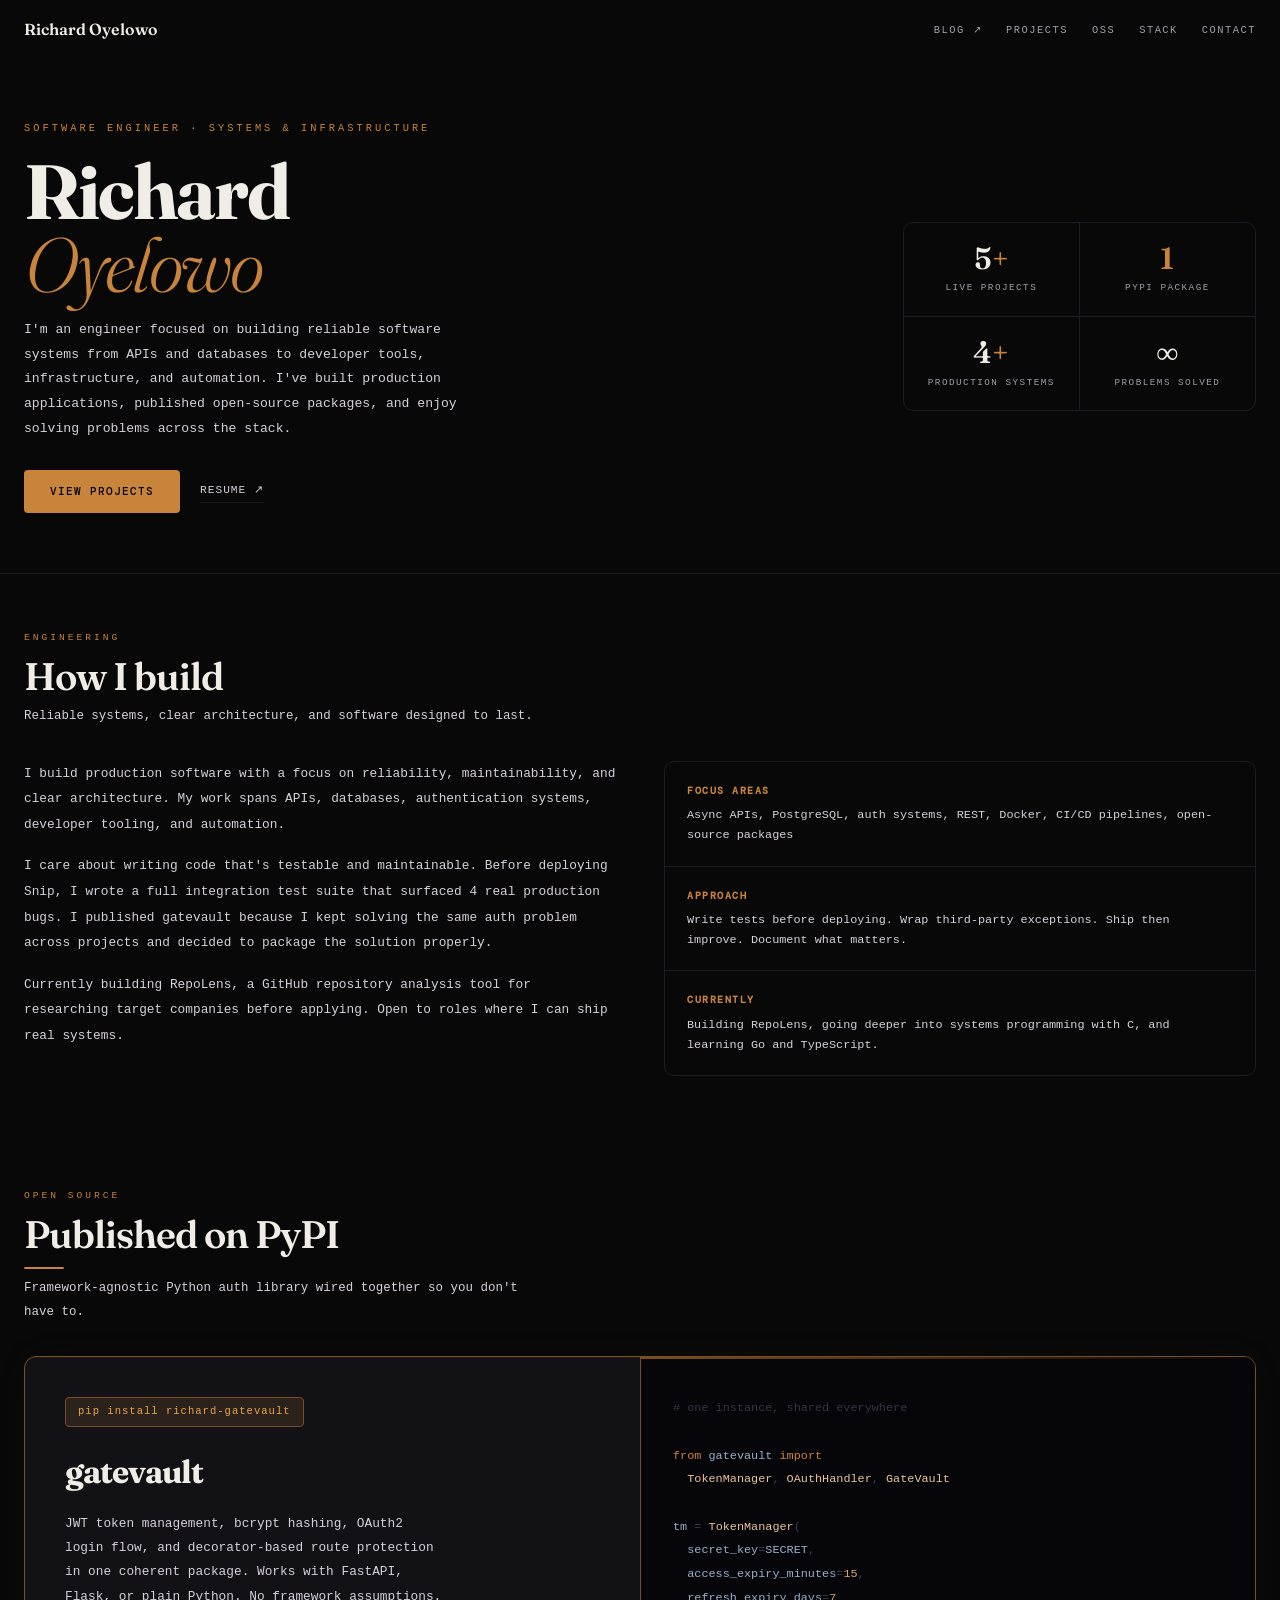
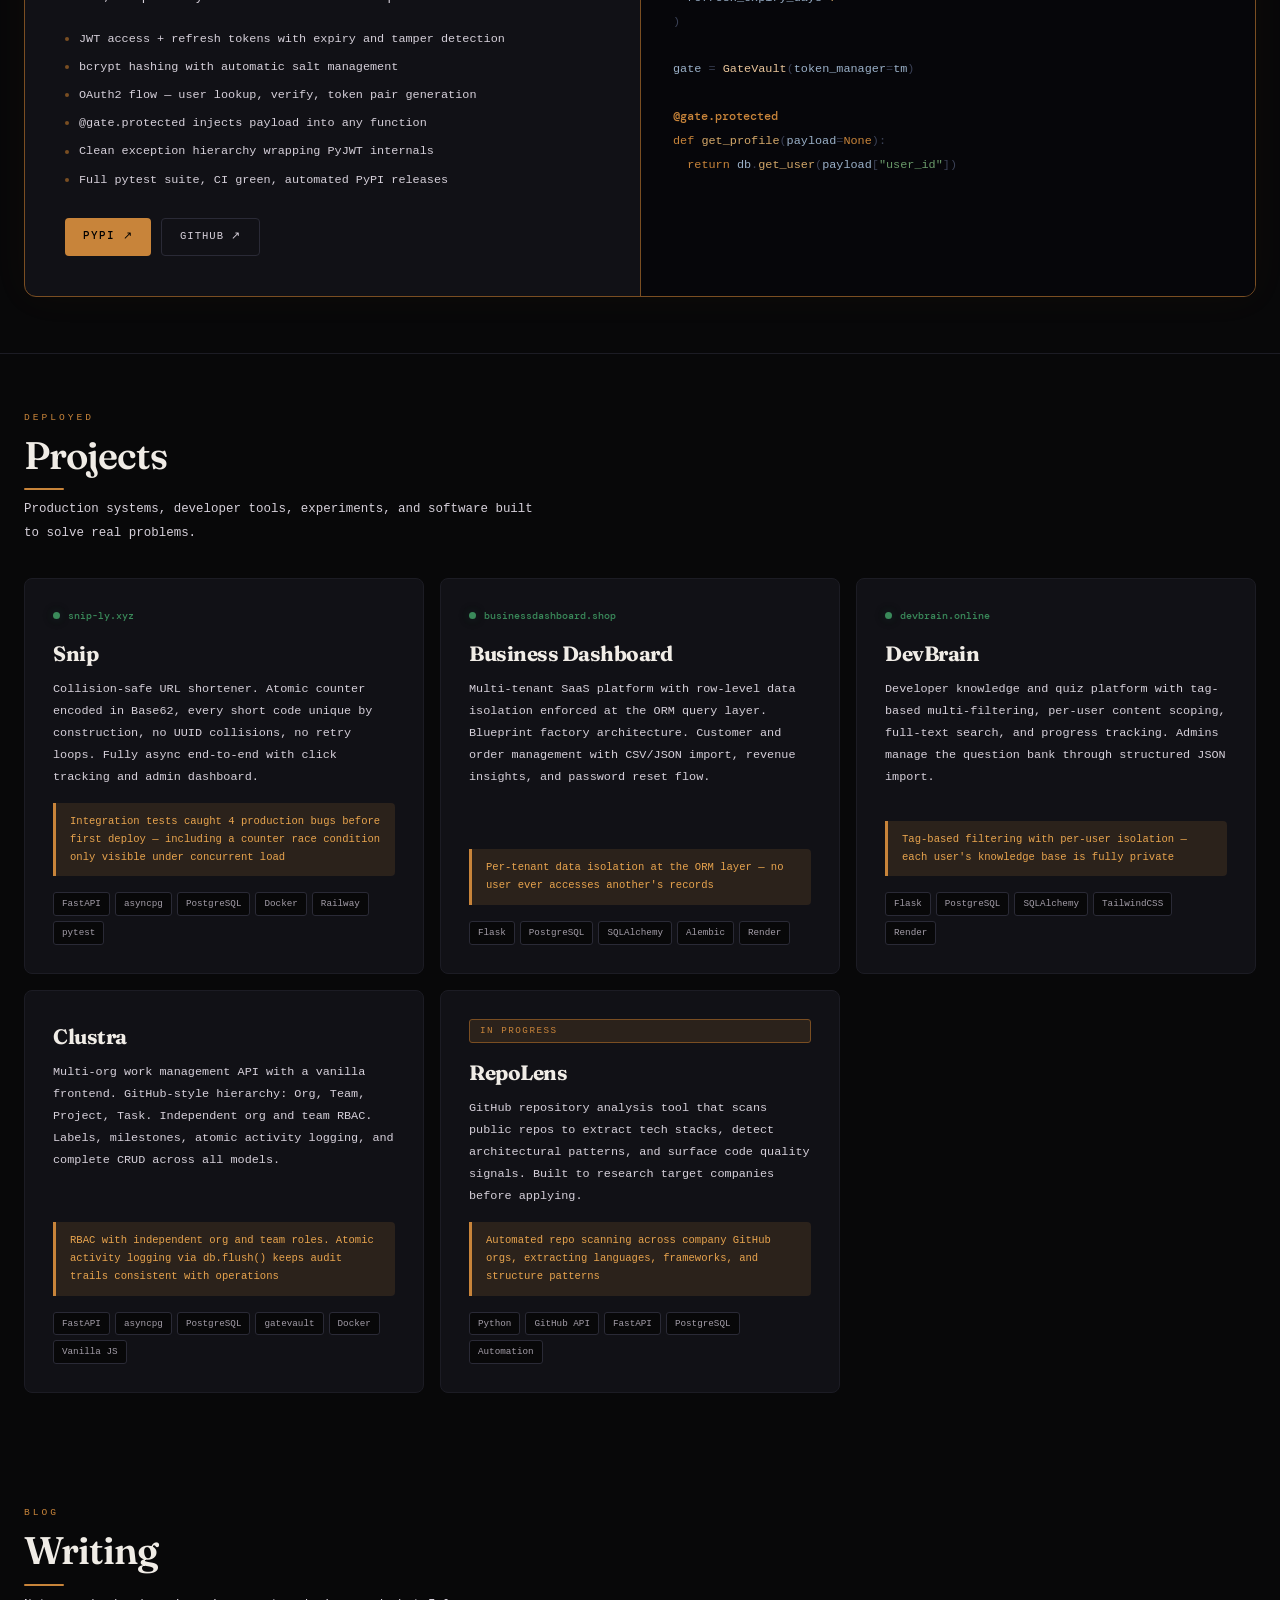
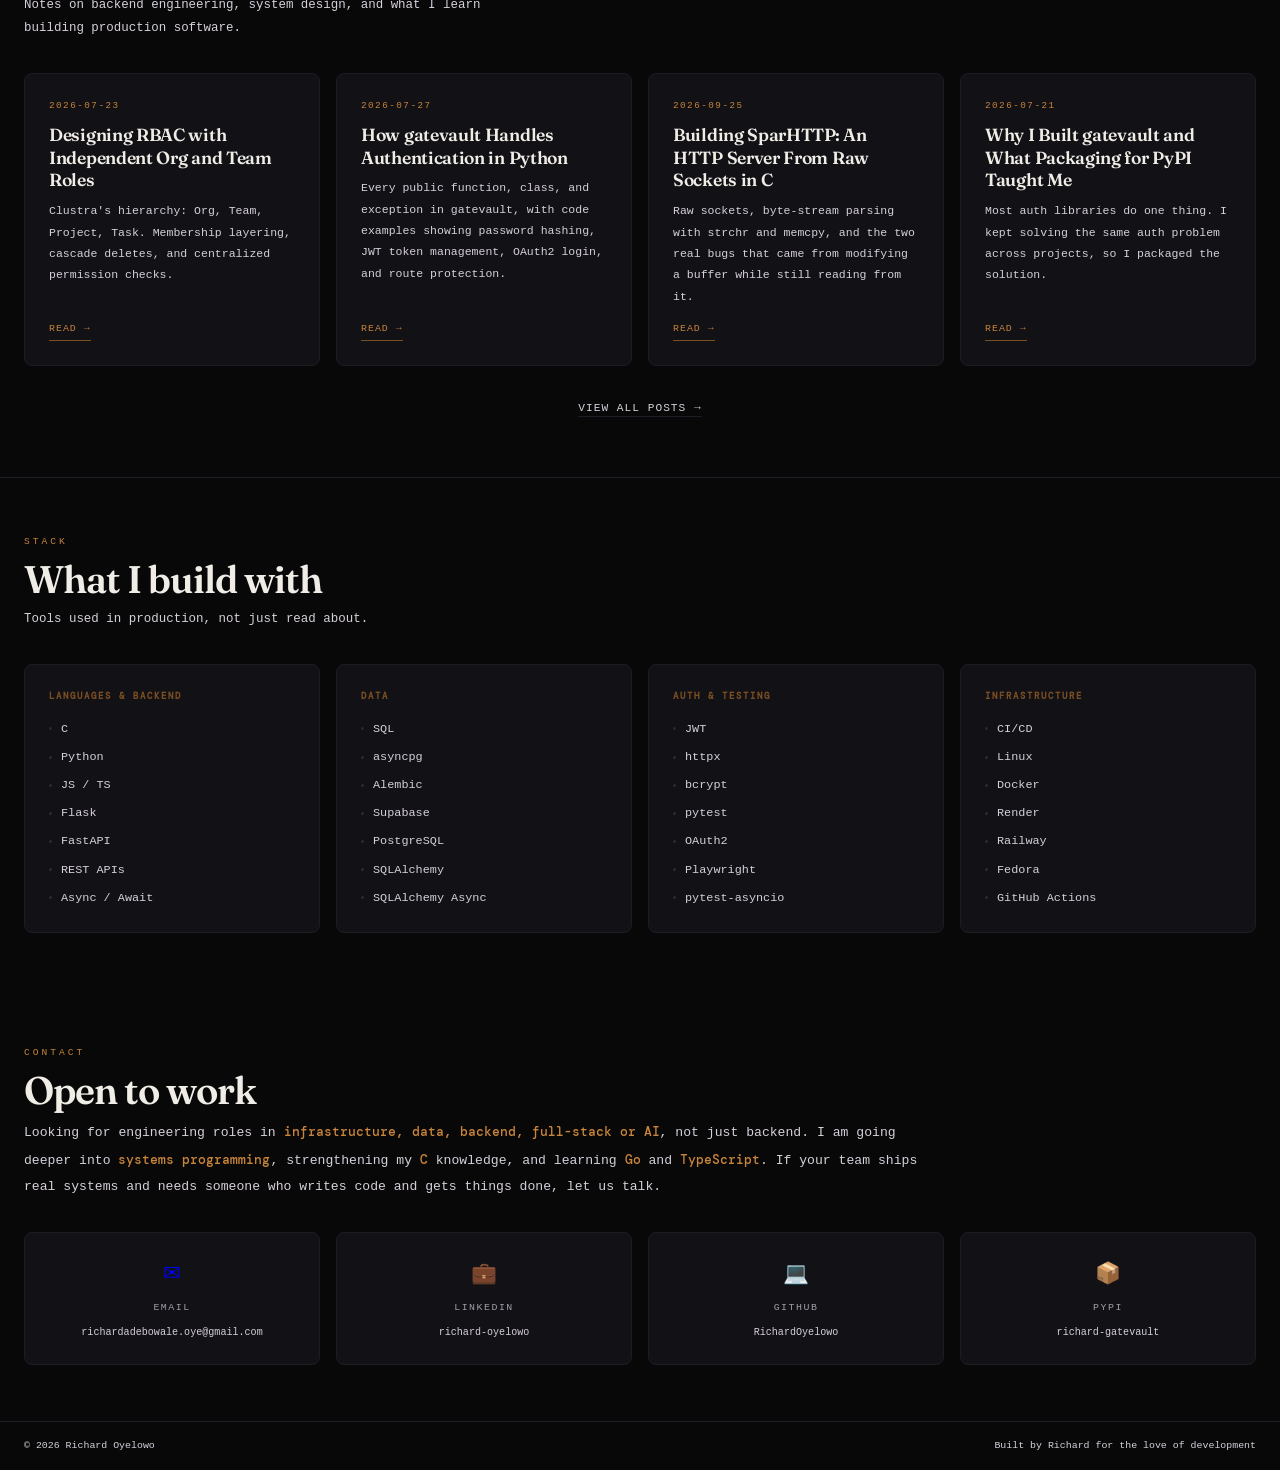
==== commit 56af4bc0: "updated roles" ====
--- a/index.html
+++ b/index.html
@@ -275,7 +275,7 @@
     <p class="section-label">Contact</p>
     <h2 id="contact-heading" class="section-title">Open to work</h2>
     <p class="contact-intro">
-      Looking for engineering roles in <strong>infrastructure, data. full-stack or AI</strong>, not just backend. I am going deeper into <strong>systems programming</strong>, strengthening my <strong>C</strong> knowledge, and learning <strong>Go</strong> and <strong>TypeScript</strong>. If your team ships real systems and needs someone who writes code and gets things done, let us talk.
+      Looking for engineering roles in <strong>infrastructure, data, backend, full-stack or AI</strong>, not just backend. I am going deeper into <strong>systems programming</strong>, strengthening my <strong>C</strong> knowledge, and learning <strong>Go</strong> and <strong>TypeScript</strong>. If your team ships real systems and needs someone who writes code and gets things done, let us talk.
     </p>
   </div>
   <div class="container reveal">
--- a/css/base.css
+++ b/css/base.css
@@ -16,9 +16,9 @@
   --amber-glow: rgba(200,132,58,0.07);
   --amber-glow-strong: rgba(200,132,58,0.14);
   --amber-glow-subtle: rgba(200,132,58,0.04);
-  --text: #eae5e0;
-  --text-dim: #908a94;
-  --text-mid: #c0b8c2;
+  --text: #f2eee9;
+  --text-dim: #a39da8;
+  --text-mid: #d6d0da;
   --green: #3a8a5a;
   --green-glow: rgba(58,138,90,0.15);
   --white: #f0ece6;
@@ -34,7 +34,7 @@
 
 body {
   background: var(--bg); color: var(--text);
-  font-family: 'DM Mono', monospace; font-weight: 300; line-height: 1.7; overflow-x: hidden;
+  font-family: 'DM Mono', monospace; font-weight: 400; line-height: 1.7; overflow-x: hidden;
   display: flex; flex-direction: column; min-height: 100vh;
   -ms-overflow-style: none;  /* IE and Edge */
   scrollbar-width: none;     /* Firefox */
--- a/css/homepage.css
+++ b/css/homepage.css
@@ -182,7 +182,7 @@
    ============================================================ */
 .projects-grid {
   display: grid;
-  grid-template-columns: repeat(auto-fill, minmax(min(100%, 360px), 1fr));
+  grid-template-columns: repeat(auto-fit, minmax(min(100%, 360px), 1fr));
   gap: 16px;
 }
 .project-card {
@@ -234,7 +234,7 @@
    ============================================================ */
 .blog-grid {
   display: grid;
-  grid-template-columns: repeat(auto-fill, minmax(min(100%, 280px), 1fr));
+  grid-template-columns: repeat(auto-fit, minmax(min(100%, 280px), 1fr));
   gap: 16px;
   min-height: 0;
 }
@@ -273,7 +273,7 @@
    ============================================================ */
 .stack-grid {
   display: grid;
-  grid-template-columns: repeat(auto-fill, minmax(min(100%, 200px), 1fr));
+  grid-template-columns: repeat(auto-fit, minmax(min(100%, 200px), 1fr));
   gap: 16px;
 }
 .stack-group {
@@ -307,7 +307,7 @@
 .contact-intro strong { color: var(--amber); font-weight: 500; }
 .contact-grid {
   display: grid;
-  grid-template-columns: repeat(auto-fill, minmax(min(100%, 180px), 1fr));
+  grid-template-columns: repeat(auto-fit, minmax(min(100%, 180px), 1fr));
   gap: 16px;
 }
 .contact-item {
